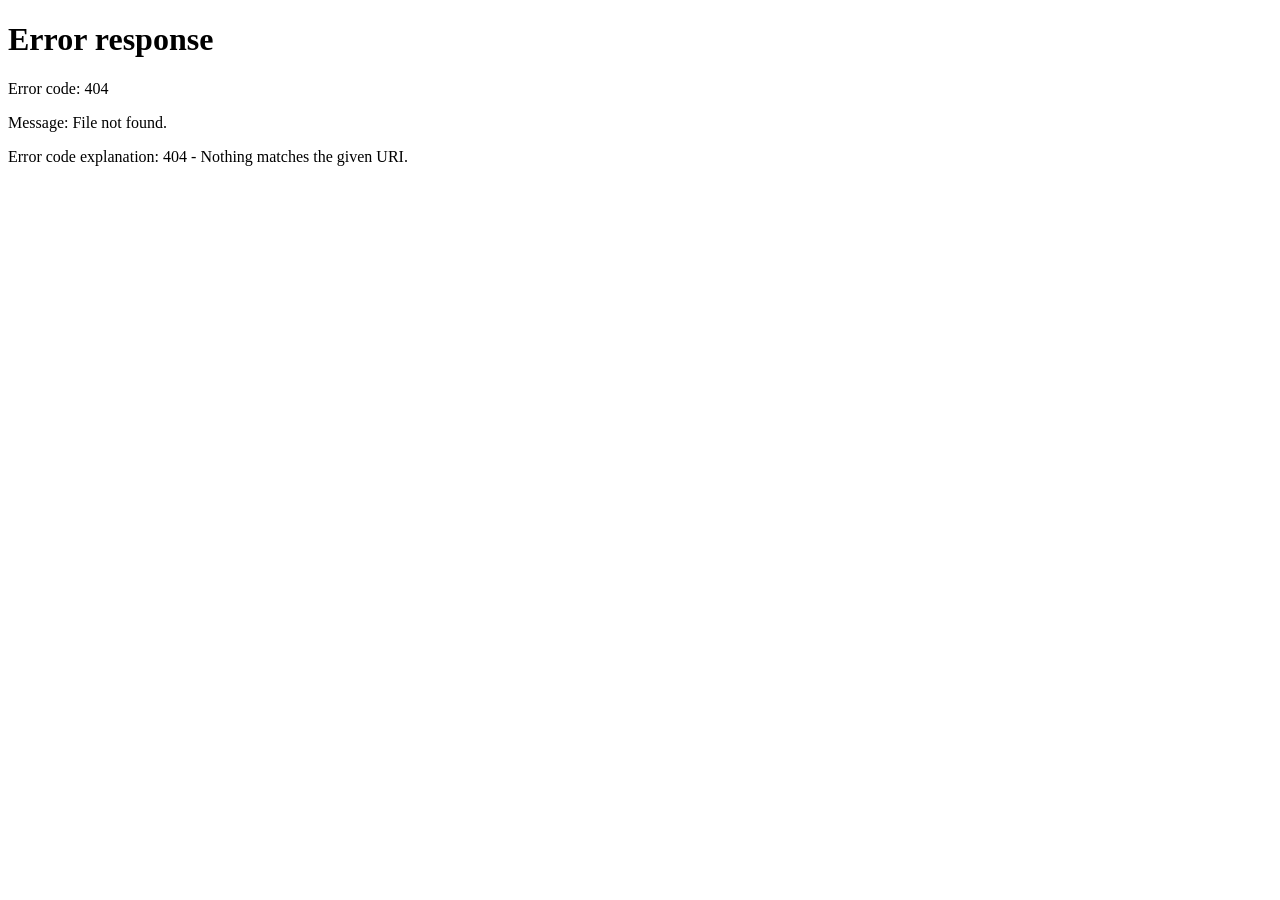
==== index.html @ 9a7228da "index.html" ====
<!DOCTYPE html>
<html lang="zh-CN">
<head>
    <meta charset="UTF-8">
    <meta name="viewport" content="width=device-width, initial-scale=1.0">
    <title>DIY傩面具/服饰 - 傩舞非遗文化</title>
    <style>
        /* 全局样式重置+基础变量（统一使用项目通用色值） */
        * {
            margin: 0;
            padding: 0;
            box-sizing: border-box;
            font-family: "思源宋体", "Microsoft YaHei", "PingFang SC", serif;
        }
        :root {
            /* 统一复用项目核心配色（和index/login/works页面完全一致） */
            --coconut-main: #883A24;
            --coconut-deep: #5C2818;
            --coconut-dark: #3D1A10;
            --warm-sand-gold: #E6C088;
            --soft-cream: #F8F0E3;
            --coconut-light: #A05236;
            --deep-brown-bg: #2D140B;
            
            --shadow: 0 4px 12px rgba(0,0,0,0.15);
            --glass: rgba(255,255,255,0.08);
            --border: 2px solid var(--warm-sand-gold);
        }

        /* 页面背景：和主页面完全一致的渐变+背景图 */
        body {
            background: linear-gradient(180deg, rgba(61, 26, 16, 0.9), rgba(136, 58, 36, 0.85), rgba(107, 53, 32, 0.9)),
                        url("https://hertige-nuowu.oss-cn-hangzhou.aliyuncs.com/splash-bg.jpg");
            background-size: cover;
            background-position: center;
            background-attachment: fixed;
            color: var(--soft-cream);
            min-height: 100vh;
            padding-bottom: 40px;
        }

        /* 头部导航：和其他页面统一样式 */
        header {
            padding: 1.5rem 5%;
            display: flex;
            justify-content: space-between;
            align-items: center;
            border-bottom: 1px solid rgba(230, 192, 136, 0.3);
            background: rgba(45, 20, 11, 0.9);
            backdrop-filter: blur(8px);
            position: sticky;
            top: 0;
            z-index: 100;
            box-shadow: var(--shadow);
        }
        .logo {
            display: flex;
            align-items: center;
            gap: 0.8rem;
        }
        .logo-icon {
            width: 36px;
            height: 36px;
            background: var(--warm-sand-gold);
            border-radius: 8px;
            display: flex;
            align-items: center;
            justify-content: center;
            color: var(--coconut-deep);
            font-weight: bold;
        }
        .logo-text {
            font-size: 1.8rem;
            color: var(--warm-sand-gold);
            font-weight: 600;
            letter-spacing: 0.2rem;
        }
        .nav-links {
            display: flex;
            gap: 2rem;
        }
        .nav-links a {
            color: var(--soft-cream);
            text-decoration: none;
            font-size: 1rem;
            transition: color 0.3s ease;
            padding: 0.4rem 0;
            border-bottom: 2px solid transparent;
        }
        .nav-links a:hover, .nav-links a.active {
            color: var(--warm-sand-gold);
            border-bottom: 2px solid var(--warm-sand-gold);
        }

        /* 主标题：匹配项目风格 */
        .page-title {
            text-align: center;
            margin: 2rem 0;
            font-size: 2.2rem;
            color: var(--warm-sand-gold);
            font-weight: 700;
            letter-spacing: 2px;
        }

        /* 核心DIY容器：响应式布局 */
        .diy-container {
            max-width: 1400px;
            margin: 0 auto;
            padding: 0 5%;
            display: grid;
            grid-template-columns: 1fr 380px;
            gap: 2rem;
            align-items: start;
        }

        /* 画布区域 */
        .canvas-wrapper {
            background: #FFFFFF;
            border-radius: 16px;
            box-shadow: var(--shadow);
            overflow: hidden;
            transition: transform 0.3s ease;
        }
        .canvas-wrapper:hover {
            transform: translateY(-2px);
        }
        #canvas {
            width: 100%;
            height: 650px;
            display: block;
        }

        /* 工具面板：匹配项目磨砂玻璃+金色边框风格 */
        .tool-panel {
            background: rgba(92, 40, 24, 0.7);
            backdrop-filter: blur(8px);
            border-radius: 16px;
            border: var(--border);
            padding: 1.8rem;
            box-shadow: var(--shadow);
        }
        .tool-section {
            margin-bottom: 2rem;
            padding-bottom: 1.5rem;
            border-bottom: 1px solid rgba(230, 192, 136, 0.3);
        }
        .tool-section:last-child {
            margin-bottom: 0;
            padding-bottom: 0;
            border-bottom: none;
        }
        .tool-title {
            color: var(--warm-sand-gold);
            font-size: 1.2rem;
            margin-bottom: 1rem;
            display: flex;
            align-items: center;
            gap: 0.5rem;
        }
        .tool-title i {
            font-size: 1rem;
        }

        /* 颜色选择器 */
        .color-selector {
            display: flex;
            flex-wrap: wrap;
            gap: 0.8rem;
            margin-bottom: 1rem;
        }
        .color-item {
            width: 42px;
            height: 42px;
            border-radius: 50%;
            cursor: pointer;
            border: 3px solid transparent;
            transition: transform 0.2s ease;
        }
        .color-item:hover {
            transform: scale(1.1);
        }
        .color-item.active {
            border-color: var(--warm-sand-gold);
            box-shadow: 0 0 0 2px rgba(230, 192, 136, 0.5);
        }

        /* 画笔大小调节 */
        .brush-size {
            width: 100%;
            margin: 1rem 0;
        }
        .brush-size input {
            width: 100%;
            accent-color: var(--warm-sand-gold);
        }
        .brush-size-label {
            display: flex;
            justify-content: space-between;
            font-size: 0.9rem;
            color: var(--soft-cream);
            margin-top: 0.5rem;
        }

        /* 按钮样式：统一使用项目按钮风格 */
        .btn {
            width: 100%;
            padding: 0.9rem 0;
            background: linear-gradient(135deg, var(--coconut-deep), var(--coconut-dark));
            border: var(--border);
            color: var(--warm-sand-gold);
            border-radius: 10px;
            cursor: pointer;
            font-size: 1rem;
            transition: all 0.3s ease;
            margin-bottom: 0.8rem;
        }
        .btn:hover {
            background: var(--warm-sand-gold);
            color: var(--coconut-dark);
            transform: translateY(-2px);
        }
        .btn:active {
            transform: translateY(0);
        }
        .btn-template {
            background: linear-gradient(135deg, var(--coconut-main), var(--coconut-deep));
        }

        /* 上传区域 */
        .upload-area {
            width: 100%;
            padding: 1rem;
            border: 2px dashed var(--warm-sand-gold);
            border-radius: 10px;
            text-align: center;
            cursor: pointer;
            transition: all 0.3s ease;
            margin-top: 1rem;
        }
        .upload-area:hover {
            background: rgba(230, 192, 136, 0.1);
        }
        .upload-area input {
            display: none;
        }
        .upload-text {
            font-size: 0.95rem;
            color: var(--soft-cream);
        }

        /* 副导航栏样式 */
        .sub-nav {
            background: rgba(92, 40, 24, 0.95);
            backdrop-filter: blur(8px);
            border-bottom: 1px solid rgba(230, 192, 136, 0.3);
            padding: 0.8rem 5%;
            position: sticky;
            top: 70px;
            z-index: 90;
            box-shadow: var(--shadow);
        }
        .sub-nav-content {
            max-width: 1400px;
            margin: 0 auto;
            display: flex;
            gap: 2rem;
        }
        .sub-nav-item {
            color: var(--soft-cream);
            text-decoration: none;
            font-size: 1rem;
            padding: 0.5rem 1rem;
            border-radius: 20px;
            transition: all 0.3s ease;
        }
        .sub-nav-item:hover, .sub-nav-item.active {
            color: var(--coconut-dark);
            background: var(--warm-sand-gold);
        }

        /* 服饰装饰板块 */
        .decoration-section {
            max-width: 1400px;
            margin: 3rem auto;
            padding: 0 5%;
        }
        .section-title {
            text-align: center;
            font-size: 1.8rem;
            color: var(--warm-sand-gold);
            margin-bottom: 2rem;
            font-weight: 600;
        }
        .decoration-grid {
            display: grid;
            grid-template-columns: repeat(auto-fit, minmax(300px, 1fr));
            gap: 2rem;
        }
        .decoration-item {
            background: rgba(92, 40, 24, 0.7);
            backdrop-filter: blur(8px);
            border: var(--border);
            border-radius: 16px;
            padding: 1.5rem;
            transition: transform 0.3s ease;
            text-align: center;
        }
        .decoration-item:hover {
            transform: translateY(-5px);
            box-shadow: 0 8px 20px rgba(0,0,0,0.2);
        }
        .decoration-icon {
            font-size: 3rem;
            color: var(--warm-sand-gold);
            margin-bottom: 1rem;
        }
        .decoration-name {
            font-size: 1.2rem;
            color: var(--warm-sand-gold);
            margin-bottom: 0.8rem;
            font-weight: 600;
        }
        .decoration-description {
            color: var(--soft-cream);
            line-height: 1.6;
            margin-bottom: 1.5rem;
        }
        .apply-btn {
            padding: 0.7rem 1.5rem;
            background: linear-gradient(135deg, var(--coconut-deep), var(--coconut-dark));
            border: var(--border);
            color: var(--warm-sand-gold);
            border-radius: 25px;
            cursor: pointer;
            font-size: 0.9rem;
            transition: all 0.3s ease;
            text-decoration: none;
            display: inline-block;
        }
        .apply-btn:hover {
            background: var(--warm-sand-gold);
            color: var(--coconut-dark);
            transform: translateY(-2px);
        }

        /* AI生成板块 */
        .ai-section {
            max-width: 1400px;
            margin: 3rem auto;
            padding: 0 5%;
        }
        .ai-container {
            background: rgba(92, 40, 24, 0.7);
            backdrop-filter: blur(8px);
            border: var(--border);
            border-radius: 16px;
            padding: 2rem;
        }
        .ai-form {
            display: flex;
            flex-direction: column;
            gap: 1.5rem;
        }
        .ai-prompt {
            width: 100%;
            padding: 1rem;
            background: rgba(255, 255, 255, 0.1);
            border: 2px solid var(--warm-sand-gold);
            border-radius: 10px;
            color: var(--soft-cream);
            font-size: 1rem;
            resize: vertical;
            min-height: 120px;
        }
        .ai-prompt::placeholder {
            color: rgba(230, 192, 136, 0.7);
        }
        .ai-options {
            display: flex;
            flex-wrap: wrap;
            gap: 1rem;
        }
        .ai-option {
            padding: 0.5rem 1rem;
            background: rgba(255, 255, 255, 0.1);
            border: 2px solid var(--warm-sand-gold);
            border-radius: 20px;
            color: var(--soft-cream);
            cursor: pointer;
            transition: all 0.3s ease;
        }
        .ai-option:hover, .ai-option.active {
            background: var(--warm-sand-gold);
            color: var(--coconut-dark);
        }
        .ai-result {
            margin-top: 2rem;
            text-align: center;
        }
        .ai-result img {
            max-width: 100%;
            max-height: 500px;
            border-radius: 10px;
            border: 2px solid var(--warm-sand-gold);
        }
        .ai-loading {
            display: none;
            text-align: center;
            padding: 2rem;
        }
        .ai-loading i {
            font-size: 3rem;
            color: var(--warm-sand-gold);
            animation: spin 2s linear infinite;
        }
        @keyframes spin {
            0% { transform: rotate(0deg); }
            100% { transform: rotate(360deg); }
        }

        /* 响应式适配 */
        @media (max-width: 992px) {
            .diy-container {
                grid-template-columns: 1fr;
            }
            #canvas {
                height: 500px;
            }
            .page-title {
                font-size: 1.8rem;
            }
            .sub-nav-content {
                gap: 1rem;
                justify-content: center;
            }
        }
        @media (max-width: 576px) {
            #canvas {
                height: 400px;
            }
            .nav-links {
                gap: 1rem;
                flex-wrap: wrap;
                justify-content: center;
            }
            .logo-text {
                font-size: 1.2rem;
            }
            .tool-panel {
                padding: 1.2rem;
            }
            header {
                padding: 1rem 5%;
            }
            .sub-nav {
                top: 90px;
            }
            .sub-nav-content {
                flex-wrap: wrap;
            }
        }
    </style>
    <link rel="stylesheet" href="https://cdn.bootcdn.net/ajax/libs/font-awesome/6.4.0/css/all.min.css">
</head>
<body>
    <!-- 头部导航（和其他页面统一跳转链接） -->
    <header>
        <div class="logo">
            <div class="logo-icon">傩</div>
            <div class="logo-text">傩舞文化</div>
        </div>
        <nav class="nav-links">
            <a href="index.html">首页</a>
            <a href="diy.html" class="active">DIY设计</a>
            <a href="index.html#intro">文化介绍</a>
            <a href="works.html">作品展示</a>
            <a href="works.html">个人中心</a>
        </nav>
    </header>
    
    <!-- 副导航栏 -->
    <div class="sub-nav">
        <div class="sub-nav-content">
            <a href="#diy" class="sub-nav-item active">DIY创作</a>
            <a href="#decoration" class="sub-nav-item">服饰装饰</a>
            <a href="#ai" class="sub-nav-item">AI生成</a>
        </div>
    </div>

    <!-- 页面标题 -->
    <h1 class="page-title">非遗傩面具 / 服饰 自由创作</h1>

    <!-- 核心DIY区域 -->
    <div id="diy" class="diy-container">
        <!-- 画布区域 -->
        <div class="canvas-wrapper">
            <canvas id="canvas" width="1200" height="650"></canvas>
        </div>

        <!-- 工具面板 -->
        <div class="tool-panel">
            <!-- 1. 画笔设置 -->
            <div class="tool-section">
                <h3 class="tool-title"><i class="fas fa-paint-brush"></i> 画笔设置</h3>
                <!-- 颜色选择 -->
                <div class="color-selector">
                    <div class="color-item active" style="background: #3D1A10;" data-color="#3D1A10"></div>
                    <div class="color-item" style="background: #883A24;" data-color="#883A24"></div>
                    <div class="color-item" style="background: #E6C088;" data-color="#E6C088"></div>
                    <div class="color-item" style="background: #F8F0E3;" data-color="#F8F0E3"></div>
                    <div class="color-item" style="background: #FF0000;" data-color="#FF0000"></div>
                    <div class="color-item" style="background: #FFFF00;" data-color="#FFFF00"></div>
                    <div class="color-item" style="background: #0000FF;" data-color="#0000FF"></div>
                </div>
                <!-- 画笔大小 -->
                <div class="brush-size">
                    <input type="range" id="brushSize" min="1" max="30" value="5">
                    <div class="brush-size-label">
                        <span>画笔大小：1px</span>
                        <span id="brushSizeValue">5px</span>
                    </div>
                </div>
                <!-- 撤销按钮 -->
                <button class="btn" id="undoBtn"><i class="fas fa-undo"></i> 撤销上一步</button>
            </div>

            <!-- 2. 模板选择 -->
            <div class="tool-section">
                <h3 class="tool-title"><i class="fas fa-mask"></i> 模板选择</h3>
                <button class="btn btn-template" id="drawMask"><i class="fas fa-theater-masks"></i> 绘制傩面具模板</button>
                <button class="btn btn-template" id="drawClothes"><i class="fas fa-shirt"></i> 绘制服饰模板</button>
            </div>

            <!-- 3. 操作按钮 -->
            <div class="tool-section">
                <h3 class="tool-title"><i class="fas fa-cogs"></i> 作品操作</h3>
                <button class="btn" id="clearCanvas"><i class="fas fa-trash"></i> 清空画布</button>
                <button class="btn" id="saveCanvas"><i class="fas fa-save"></i> 保存作品</button>
            </div>

            <!-- 4. 自定义上传 -->
            <div class="tool-section">
                <h3 class="tool-title"><i class="fas fa-upload"></i> 自定义模板</h3>
                <label class="upload-area">
                    <input type="file" id="uploadTemplate" accept=".png,.jpg,.jpeg,.svg">
                    <div class="upload-text">
                        <i class="fas fa-cloud-upload"></i> 点击上传自定义模板<br>
                        <small>支持PNG/JPG/SVG格式</small>
                    </div>
                </label>
            </div>
        </div>
    </div>
    
    <!-- 服饰装饰板块 -->
    <div id="decoration" class="decoration-section">
        <h2 class="section-title">服饰装饰元素</h2>
        <div class="decoration-grid">
            <div class="decoration-item">
                <div class="decoration-icon"><i class="fas fa-crown"></i></div>
                <h3 class="decoration-name">传统头饰</h3>
                <p class="decoration-description">傩舞传统头饰，采用金色和红色为主色调，象征吉祥和威严，适合各种傩舞角色。</p>
                <button class="apply-btn" onclick="applyDecoration('headwear')">应用到画布</button>
            </div>
            <div class="decoration-item">
                <div class="decoration-icon"><i class="fas fa-mask"></i></div>
                <h3 class="decoration-name">傩面具</h3>
                <p class="decoration-description">经典傩面具元素，包含多种表情和风格，可根据角色需要选择不同的面具样式。</p>
                <button class="apply-btn" onclick="applyDecoration('mask')">应用到画布</button>
            </div>
            <div class="decoration-item">
                <div class="decoration-icon"><i class="fas fa-shirt"></i></div>
                <h3 class="decoration-name">传统服饰</h3>
                <p class="decoration-description">傩舞传统服饰，色彩鲜艳，图案精美，体现了中国传统文化的独特魅力。</p>
                <button class="apply-btn" onclick="applyDecoration('clothes')">应用到画布</button>
            </div>
            <div class="decoration-item">
                <div class="decoration-icon"><i class="fas fa-gem"></i></div>
                <h3 class="decoration-name">装饰图案</h3>
                <p class="decoration-description">传统装饰图案，包括云纹、花纹等，可用于服饰和面具的装饰，增添艺术感。</p>
                <button class="apply-btn" onclick="applyDecoration('patterns')">应用到画布</button>
            </div>
            <div class="decoration-item">
                <div class="decoration-icon"><i class="fas fa-shoe-prints"></i></div>
                <h3 class="decoration-name">传统鞋履</h3>
                <p class="decoration-description">傩舞传统鞋履，设计独特，与整体服饰搭配协调，体现传统工艺之美。</p>
                <button class="apply-btn" onclick="applyDecoration('shoes')">应用到画布</button>
            </div>
            <div class="decoration-item">
                <div class="decoration-icon"><i class="fas fa-ring"></i></div>
                <h3 class="decoration-name">配饰挂件</h3>
                <p class="decoration-description">各种传统配饰和挂件，如项链、手镯等，为傩舞服饰增添细节和层次感。</p>
                <button class="apply-btn" onclick="applyDecoration('accessories')">应用到画布</button>
            </div>
        </div>
    </div>
    
    <!-- AI生成板块 -->
    <div id="ai" class="ai-section">
        <h2 class="section-title">AI傩舞元素生成</h2>
        <div class="ai-container">
            <form class="ai-form" onsubmit="generateAIArt(event)">
                <textarea class="ai-prompt" placeholder="请输入描述，例如：传统傩面具，金色装饰，红色背景，神秘风格"></textarea>
                <div class="ai-options">
                    <div class="ai-option" onclick="toggleOption(this)">傩面具</div>
                    <div class="ai-option" onclick="toggleOption(this)">服饰</div>
                    <div class="ai-option" onclick="toggleOption(this)">传统风格</div>
                    <div class="ai-option" onclick="toggleOption(this)">现代风格</div>
                </div>
                <button type="submit" class="btn">
                    <i class="fas fa-magic"></i> 生成AI作品
                </button>
            </form>
            <div class="ai-loading" id="aiLoading">
                <i class="fas fa-spinner"></i>
                <p>AI正在创作中，请稍候...</p>
            </div>
            <div class="ai-result" id="aiResult">
                <!-- AI生成的结果将显示在这里 -->
            </div>
        </div>
    </div>

    <script>
        // ========== 登录校验（和works.html保持一致） ==========
        window.addEventListener('load', () => {
            const user = JSON.parse(localStorage.getItem('nuowu_user'));
            if (!user) {
                alert('请先登录后再进行DIY创作！');
                window.location.href = 'login.html';
                return;
            }
            initCanvas();
            bindEvents();
        });

        // ========== 核心画布功能 ==========
        const canvas = document.getElementById('canvas');
        const ctx = canvas.getContext('2d');
        let isDrawing = false;
        let currentColor = '#3D1A10';
        let brushSize = 5;
        let drawingHistory = []; // 绘制历史（用于撤销）
        let historyIndex = -1;

        // 初始化画布背景
        function initCanvas() {
            ctx.fillStyle = '#FFFFFF';
            ctx.fillRect(0, 0, canvas.width, canvas.height);
            saveHistory(); // 保存初始状态
        }

        // 保存绘制历史
        function saveHistory() {
            if (historyIndex < drawingHistory.length - 1) {
                drawingHistory = drawingHistory.slice(0, historyIndex + 1);
            }
            drawingHistory.push(canvas.toDataURL());
            historyIndex = drawingHistory.length - 1;
        }

        // 撤销功能
        function undoDrawing() {
            if (historyIndex > 0) {
                historyIndex--;
                const img = new Image();
                img.src = drawingHistory[historyIndex];
                img.onload = () => {
                    ctx.clearRect(0, 0, canvas.width, canvas.height);
                    ctx.drawImage(img, 0, 0);
                };
            } else {
                alert('已经到最开始的状态啦～');
            }
        }

        // ========== 绘制逻辑（兼容鼠标+触摸） ==========
        function getCanvasPos(e) {
            const rect = canvas.getBoundingClientRect();
            let x, y;
            if (e.type.includes('touch')) {
                x = e.touches[0].clientX - rect.left;
                y = e.touches[0].clientY - rect.top;
            } else {
                x = e.clientX - rect.left;
                y = e.clientY - rect.top;
            }
            // 适配画布缩放比例
            const scaleX = canvas.width / rect.width;
            const scaleY = canvas.height / rect.height;
            return {
                x: x * scaleX,
                y: y * scaleY
            };
        }

        function startDraw(e) {
            isDrawing = true;
            const { x, y } = getCanvasPos(e);
            ctx.beginPath();
            ctx.moveTo(x, y);
            ctx.lineCap = 'round';
            ctx.lineJoin = 'round';
            ctx.strokeStyle = currentColor;
            ctx.lineWidth = brushSize;
            e.preventDefault();
        }

        function draw(e) {
            if (!isDrawing) return;
            const { x, y } = getCanvasPos(e);
            ctx.lineTo(x, y);
            ctx.stroke();
            e.preventDefault();
        }

        function endDraw() {
            if (isDrawing) {
                isDrawing = false;
                saveHistory(); // 绘制完成后保存历史
            }
        }

        // ========== 模板绘制 ==========
        // 绘制傩面具模板
        function drawMaskTemplate() {
            ctx.fillStyle = '#FFFFFF';
            ctx.fillRect(0, 0, canvas.width, canvas.height);
            
            // 绘制傩面具轮廓（非遗风格）
            ctx.strokeStyle = '#3D1A10';
            ctx.lineWidth = 3;
            ctx.beginPath();
            // 面具外轮廓
            ctx.arc(canvas.width/2, canvas.height/2 - 50, 150, 0, Math.PI * 2);
            // 眼睛
            ctx.arc(canvas.width/2 - 60, canvas.height/2 - 60, 25, 0, Math.PI * 2);
            ctx.arc(canvas.width/2 + 60, canvas.height/2 - 60, 25, 0, Math.PI * 2);
            // 鼻子
            ctx.moveTo(canvas.width/2, canvas.height/2 - 30);
            ctx.lineTo(canvas.width/2 - 30, canvas.height/2 + 20);
            ctx.lineTo(canvas.width/2 + 30, canvas.height/2 + 20);
            ctx.closePath();
            // 嘴巴
            ctx.arc(canvas.width/2, canvas.height/2 + 40, 40, 0, Math.PI);
            ctx.stroke();
            
            saveHistory();
        }

        // 绘制服饰模板
        function drawClothesTemplate() {
            ctx.fillStyle = '#FFFFFF';
            ctx.fillRect(0, 0, canvas.width, canvas.height);
            
            // 绘制傩舞服饰轮廓
            ctx.strokeStyle = '#3D1A10';
            ctx.lineWidth = 3;
            ctx.beginPath();
            // 上衣
            ctx.rect(canvas.width/2 - 120, canvas.height/2 - 80, 240, 200);
            // 领口
            ctx.moveTo(canvas.width/2 - 40, canvas.height/2 - 80);
            ctx.lineTo(canvas.width/2, canvas.height/2 - 40);
            ctx.lineTo(canvas.width/2 + 40, canvas.height/2 - 80);
            // 袖子
            ctx.rect(canvas.width/2 - 120, canvas.height/2 - 80, 60, 120);
            ctx.rect(canvas.width/2 + 60, canvas.height/2 - 80, 60, 120);
            // 下摆装饰
            ctx.moveTo(canvas.width/2 - 120, canvas.height/2 + 120);
            ctx.lineTo(canvas.width/2 - 80, canvas.height/2 + 140);
            ctx.lineTo(canvas.width/2 - 40, canvas.height/2 + 120);
            ctx.lineTo(canvas.width/2, canvas.height/2 + 140);
            ctx.lineTo(canvas.width/2 + 40, canvas.height/2 + 120);
            ctx.lineTo(canvas.width/2 + 80, canvas.height/2 + 140);
            ctx.lineTo(canvas.width/2 + 120, canvas.height/2 + 120);
            ctx.stroke();
            
            saveHistory();
        }

        // ========== 作品保存（关联用户，同步到works.html） ==========
        function saveCanvasAsImage() {
            const user = JSON.parse(localStorage.getItem('nuowu_user'));
            if (!user) return;

            // 生成作品信息
            const workData = {
                username: user.username,
                img: canvas.toDataURL('image/png'),
                time: new Date().toLocaleString('zh-CN'),
                id: Date.now()
            };

            // 读取现有作品并追加新作品
            const allWorks = JSON.parse(localStorage.getItem('nuowu_works')) || [];
            allWorks.push(workData);
            localStorage.setItem('nuowu_works', JSON.stringify(allWorks));

            // 下载图片+提示
            const link = document.createElement('a');
            link.download = `傩舞DIY作品_${new Date().getTime()}.png`;
            link.href = canvas.toDataURL('image/png');
            link.click();
            
            alert('作品保存成功！可在「个人中心/作品展示」查看');
        }

        // ========== 上传自定义模板 ==========
        function handleUpload(e) {
            const file = e.target.files[0];
            if (!file) return;
            
            const reader = new FileReader();
            reader.onload = function(event) {
                const img = new Image();
                img.onload = function() {
                    // 清空画布并绘制上传的图片（居中显示）
                    ctx.fillStyle = '#FFFFFF';
                    ctx.fillRect(0, 0, canvas.width, canvas.height);
                    const scale = Math.min(canvas.width / img.width, canvas.height / img.height, 1);
                    const x = (canvas.width - img.width * scale) / 2;
                    const y = (canvas.height - img.height * scale) / 2;
                    ctx.drawImage(img, x, y, img.width * scale, img.height * scale);
                    saveHistory(); // 保存上传模板的状态
                };
                img.src = event.target.result;
            };
            reader.readAsDataURL(file);
        }

        // ========== 绑定所有事件 ==========
        function bindEvents() {
            // 画布绘制事件（鼠标+触摸）
            canvas.addEventListener('mousedown', startDraw);
            canvas.addEventListener('mousemove', draw);
            canvas.addEventListener('mouseup', endDraw);
            canvas.addEventListener('mouseleave', endDraw);
            
            canvas.addEventListener('touchstart', startDraw);
            canvas.addEventListener('touchmove', draw);
            canvas.addEventListener('touchend', endDraw);

            // 颜色选择
            document.querySelectorAll('.color-item').forEach(item => {
                item.addEventListener('click', function() {
                    document.querySelectorAll('.color-item').forEach(i => i.classList.remove('active'));
                    this.classList.add('active');
                    currentColor = this.dataset.color;
                });
            });

            // 画笔大小调节
            const brushSizeInput = document.getElementById('brushSize');
            const brushSizeValue = document.getElementById('brushSizeValue');
            brushSizeInput.addEventListener('input', function() {
                brushSize = this.value;
                brushSizeValue.textContent = `${brushSize}px`;
            });

            // 功能按钮
            document.getElementById('undoBtn').addEventListener('click', undoDrawing);
            document.getElementById('drawMask').addEventListener('click', drawMaskTemplate);
            document.getElementById('drawClothes').addEventListener('click', drawClothesTemplate);
            document.getElementById('clearCanvas').addEventListener('click', function() {
                if (confirm('确定要清空画布吗？')) {
                    initCanvas();
                }
            });
            document.getElementById('saveCanvas').addEventListener('click', saveCanvasAsImage);
            
            // 上传模板
            document.getElementById('uploadTemplate').addEventListener('change', handleUpload);
            
            // 副导航栏切换
            document.querySelectorAll('.sub-nav-item').forEach(item => {
                item.addEventListener('click', function(e) {
                    e.preventDefault();
                    document.querySelectorAll('.sub-nav-item').forEach(i => i.classList.remove('active'));
                    this.classList.add('active');
                    const targetId = this.getAttribute('href').substring(1);
                    document.getElementById(targetId).scrollIntoView({ behavior: 'smooth' });
                });
            });
        }
        
        // ========== 服饰装饰元素应用 ==========
        function applyDecoration(type) {
            // 清空画布
            ctx.fillStyle = '#FFFFFF';
            ctx.fillRect(0, 0, canvas.width, canvas.height);
            
            switch(type) {
                case 'headwear':
                    drawHeadwearDecoration();
                    break;
                case 'mask':
                    drawMaskTemplate();
                    break;
                case 'clothes':
                    drawClothesTemplate();
                    break;
                case 'patterns':
                    drawPatternsDecoration();
                    break;
                case 'shoes':
                    drawShoesDecoration();
                    break;
                case 'accessories':
                    drawAccessoriesDecoration();
                    break;
            }
            saveHistory();
        }
        
        // 绘制头饰装饰
        function drawHeadwearDecoration() {
            ctx.strokeStyle = '#3D1A10';
            ctx.lineWidth = 3;
            ctx.fillStyle = '#E6C088';
            
            // 头饰基础形状
            ctx.beginPath();
            ctx.arc(canvas.width/2, canvas.height/2 - 100, 80, 0, Math.PI * 2);
            ctx.fill();
            ctx.stroke();
            
            // 装饰图案
            ctx.fillStyle = '#883A24';
            for (let i = 0; i < 8; i++) {
                const angle = (Math.PI * 2 / 8) * i;
                const x = canvas.width/2 + Math.cos(angle) * 80;
                const y = canvas.height/2 - 100 + Math.sin(angle) * 80;
                ctx.beginPath();
                ctx.arc(x, y, 15, 0, Math.PI * 2);
                ctx.fill();
            }
        }
        
        // 绘制装饰图案
        function drawPatternsDecoration() {
            ctx.strokeStyle = '#3D1A10';
            ctx.lineWidth = 2;
            ctx.fillStyle = '#E6C088';
            
            // 云纹图案
            for (let i = 0; i < 5; i++) {
                const x = 200 + i * 200;
                drawCloudPattern(x, canvas.height/2);
            }
        }
        
        function drawCloudPattern(x, y) {
            ctx.beginPath();
            ctx.arc(x, y, 50, 0, Math.PI * 2);
            ctx.arc(x + 40, y, 30, 0, Math.PI * 2);
            ctx.arc(x + 20, y - 30, 40, 0, Math.PI * 2);
            ctx.fill();
            ctx.stroke();
        }
        
        // 绘制鞋履装饰
        function drawShoesDecoration() {
            ctx.strokeStyle = '#3D1A10';
            ctx.lineWidth = 3;
            ctx.fillStyle = '#883A24';
            
            // 左侧鞋子
            ctx.beginPath();
            ctx.rect(canvas.width/2 - 150, canvas.height/2 + 100, 80, 40);
            ctx.fill();
            ctx.stroke();
            
            // 右侧鞋子
            ctx.beginPath();
            ctx.rect(canvas.width/2 + 70, canvas.height/2 + 100, 80, 40);
            ctx.fill();
            ctx.stroke();
            
            // 装饰
            ctx.fillStyle = '#E6C088';
            ctx.beginPath();
            ctx.arc(canvas.width/2 - 110, canvas.height/2 + 120, 10, 0, Math.PI * 2);
            ctx.arc(canvas.width/2 + 110, canvas.height/2 + 120, 10, 0, Math.PI * 2);
            ctx.fill();
        }
        
        // 绘制配饰装饰
        function drawAccessoriesDecoration() {
            ctx.strokeStyle = '#3D1A10';
            ctx.lineWidth = 3;
            ctx.fillStyle = '#E6C088';
            
            // 项链
            ctx.beginPath();
            ctx.arc(canvas.width/2, canvas.height/2, 100, 0, Math.PI);
            ctx.stroke();
            
            // 项链坠
            ctx.beginPath();
            ctx.arc(canvas.width/2, canvas.height/2 + 80, 20, 0, Math.PI * 2);
            ctx.fill();
            ctx.stroke();
        }
        
        // ========== AI生成功能 ==========
        function toggleOption(element) {
            element.classList.toggle('active');
        }
        
        function generateAIArt(event) {
            event.preventDefault();
            const prompt = document.querySelector('.ai-prompt').value;
            const options = Array.from(document.querySelectorAll('.ai-option.active')).map(el => el.textContent);
            
            if (!prompt) {
                alert('请输入描述提示词');
                return;
            }
            
            // 显示加载状态
            document.getElementById('aiLoading').style.display = 'block';
            document.getElementById('aiResult').innerHTML = '';
            
            // 模拟AI生成过程
            setTimeout(() => {
                document.getElementById('aiLoading').style.display = 'none';
                
                // 生成AI图片（使用示例图片）
                const aiResult = document.getElementById('aiResult');
                const img = document.createElement('img');
                
                // 根据选择的选项生成不同的图片
                if (options.includes('傩面具')) {
                    img.src = 'https://trae-api-cn.mchost.guru/api/ide/v1/text_to_image?prompt=traditional%20Chinese%20Nuo%20dance%20mask%20with%20golden%20decorations%20red%20background&image_size=square';
                } else if (options.includes('服饰')) {
                    img.src = 'https://trae-api-cn.mchost.guru/api/ide/v1/text_to_image?prompt=traditional%20Chinese%20Nuo%20dance%20costume%20colorful%20embroidery&image_size=square';
                } else {
                    img.src = 'https://trae-api-cn.mchost.guru/api/ide/v1/text_to_image?prompt=Chinese%20Nuo%20dance%20cultural%20elements%20traditional%20art&image_size=square';
                }
                
                img.alt = 'AI生成的傩舞元素';
                aiResult.appendChild(img);
                
                // 添加保存按钮
                const saveBtn = document.createElement('button');
                saveBtn.className = 'apply-btn';
                saveBtn.innerHTML = '<i class="fas fa-download"></i> 保存到画布';
                saveBtn.onclick = function() {
                    saveAIToCanvas(img.src);
                };
                aiResult.appendChild(saveBtn);
            }, 2000);
        }
        
        function saveAIToCanvas(imageSrc) {
            const img = new Image();
            img.onload = function() {
                // 清空画布并绘制AI生成的图片
                ctx.fillStyle = '#FFFFFF';
                ctx.fillRect(0, 0, canvas.width, canvas.height);
                
                const scale = Math.min(canvas.width / img.width, canvas.height / img.height, 0.8);
                const x = (canvas.width - img.width * scale) / 2;
                const y = (canvas.height - img.height * scale) / 2;
                ctx.drawImage(img, x, y, img.width * scale, img.height * scale);
                
                saveHistory();
                alert('AI作品已保存到画布！');
            };
            img.src = imageSrc;
        }
    </script>
</body>
</html>
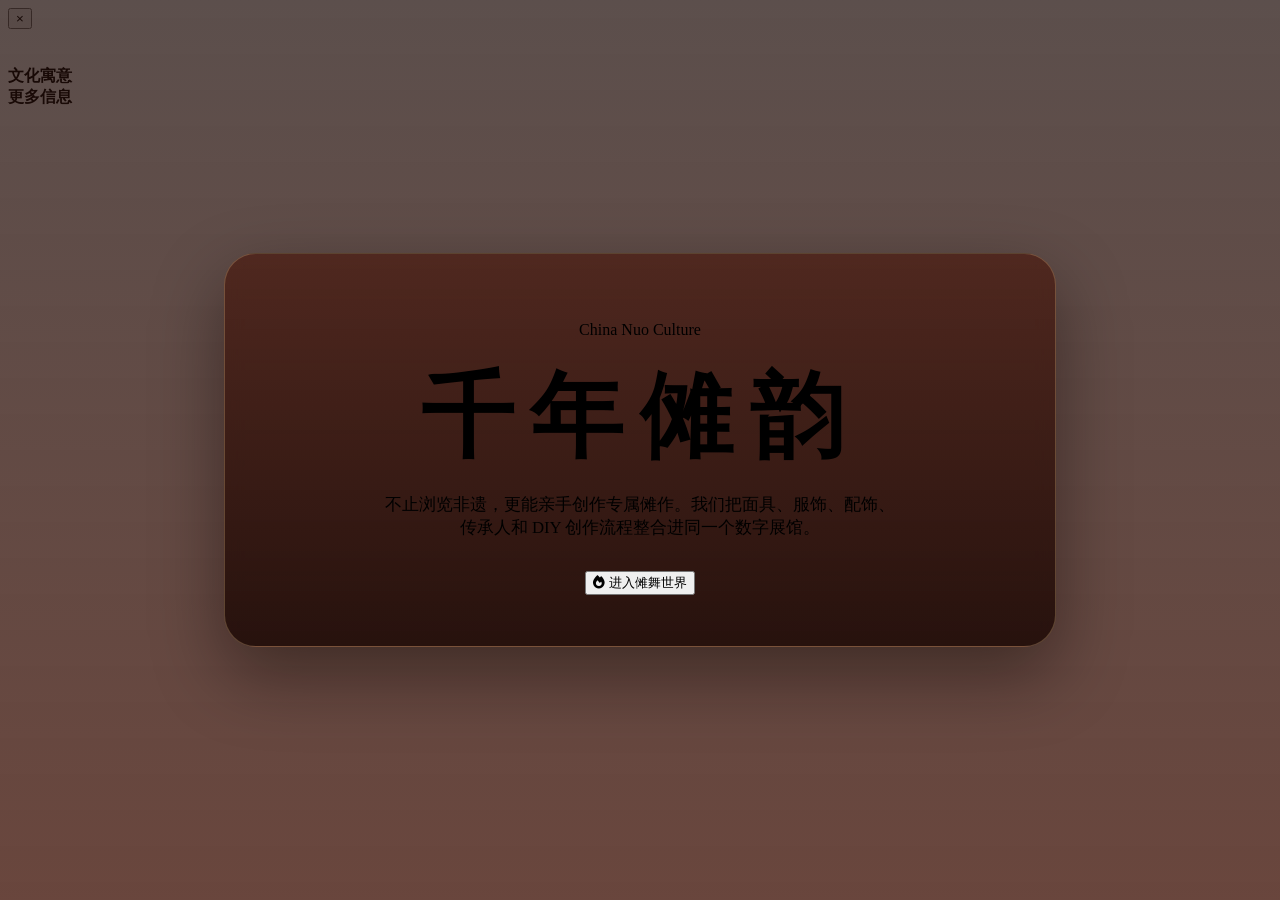
==== commit 6fbd508f: "Add files via upload" ====
--- a/index.html
+++ b/index.html
@@ -1,1075 +1,527 @@
-<!DOCTYPE html>
-<html lang="zh-CN">
-<head>
-    <meta charset="UTF-8">
-    <meta name="viewport" content="width=device-width, initial-scale=1.0">
-    <title>DIY傩面具/服饰 - 傩舞非遗文化</title>
-    <style>
-        /* 全局样式重置+基础变量（统一使用项目通用色值） */
-        * {
-            margin: 0;
-            padding: 0;
-            box-sizing: border-box;
-            font-family: "思源宋体", "Microsoft YaHei", "PingFang SC", serif;
-        }
-        :root {
-            /* 统一复用项目核心配色（和index/login/works页面完全一致） */
-            --coconut-main: #883A24;
-            --coconut-deep: #5C2818;
-            --coconut-dark: #3D1A10;
-            --warm-sand-gold: #E6C088;
-            --soft-cream: #F8F0E3;
-            --coconut-light: #A05236;
-            --deep-brown-bg: #2D140B;
-            
-            --shadow: 0 4px 12px rgba(0,0,0,0.15);
-            --glass: rgba(255,255,255,0.08);
-            --border: 2px solid var(--warm-sand-gold);
-        }
-
-        /* 页面背景：和主页面完全一致的渐变+背景图 */
-        body {
-            background: linear-gradient(180deg, rgba(61, 26, 16, 0.9), rgba(136, 58, 36, 0.85), rgba(107, 53, 32, 0.9)),
-                        url("https://hertige-nuowu.oss-cn-hangzhou.aliyuncs.com/splash-bg.jpg");
-            background-size: cover;
-            background-position: center;
-            background-attachment: fixed;
-            color: var(--soft-cream);
-            min-height: 100vh;
-            padding-bottom: 40px;
-        }
-
-        /* 头部导航：和其他页面统一样式 */
-        header {
-            padding: 1.5rem 5%;
-            display: flex;
-            justify-content: space-between;
-            align-items: center;
-            border-bottom: 1px solid rgba(230, 192, 136, 0.3);
-            background: rgba(45, 20, 11, 0.9);
-            backdrop-filter: blur(8px);
-            position: sticky;
-            top: 0;
-            z-index: 100;
-            box-shadow: var(--shadow);
-        }
-        .logo {
-            display: flex;
-            align-items: center;
-            gap: 0.8rem;
-        }
-        .logo-icon {
-            width: 36px;
-            height: 36px;
-            background: var(--warm-sand-gold);
-            border-radius: 8px;
-            display: flex;
-            align-items: center;
-            justify-content: center;
-            color: var(--coconut-deep);
-            font-weight: bold;
-        }
-        .logo-text {
-            font-size: 1.8rem;
-            color: var(--warm-sand-gold);
-            font-weight: 600;
-            letter-spacing: 0.2rem;
-        }
-        .nav-links {
-            display: flex;
-            gap: 2rem;
-        }
-        .nav-links a {
-            color: var(--soft-cream);
-            text-decoration: none;
-            font-size: 1rem;
-            transition: color 0.3s ease;
-            padding: 0.4rem 0;
-            border-bottom: 2px solid transparent;
-        }
-        .nav-links a:hover, .nav-links a.active {
-            color: var(--warm-sand-gold);
-            border-bottom: 2px solid var(--warm-sand-gold);
-        }
-
-        /* 主标题：匹配项目风格 */
-        .page-title {
-            text-align: center;
-            margin: 2rem 0;
-            font-size: 2.2rem;
-            color: var(--warm-sand-gold);
-            font-weight: 700;
-            letter-spacing: 2px;
-        }
-
-        /* 核心DIY容器：响应式布局 */
-        .diy-container {
-            max-width: 1400px;
-            margin: 0 auto;
-            padding: 0 5%;
-            display: grid;
-            grid-template-columns: 1fr 380px;
-            gap: 2rem;
-            align-items: start;
-        }
-
-        /* 画布区域 */
-        .canvas-wrapper {
-            background: #FFFFFF;
-            border-radius: 16px;
-            box-shadow: var(--shadow);
-            overflow: hidden;
-            transition: transform 0.3s ease;
-        }
-        .canvas-wrapper:hover {
-            transform: translateY(-2px);
-        }
-        #canvas {
-            width: 100%;
-            height: 650px;
-            display: block;
-        }
-
-        /* 工具面板：匹配项目磨砂玻璃+金色边框风格 */
-        .tool-panel {
-            background: rgba(92, 40, 24, 0.7);
-            backdrop-filter: blur(8px);
-            border-radius: 16px;
-            border: var(--border);
-            padding: 1.8rem;
-            box-shadow: var(--shadow);
-        }
-        .tool-section {
-            margin-bottom: 2rem;
-            padding-bottom: 1.5rem;
-            border-bottom: 1px solid rgba(230, 192, 136, 0.3);
-        }
-        .tool-section:last-child {
-            margin-bottom: 0;
-            padding-bottom: 0;
-            border-bottom: none;
-        }
-        .tool-title {
-            color: var(--warm-sand-gold);
-            font-size: 1.2rem;
-            margin-bottom: 1rem;
-            display: flex;
-            align-items: center;
-            gap: 0.5rem;
-        }
-        .tool-title i {
-            font-size: 1rem;
-        }
-
-        /* 颜色选择器 */
-        .color-selector {
-            display: flex;
-            flex-wrap: wrap;
-            gap: 0.8rem;
-            margin-bottom: 1rem;
-        }
-        .color-item {
-            width: 42px;
-            height: 42px;
-            border-radius: 50%;
-            cursor: pointer;
-            border: 3px solid transparent;
-            transition: transform 0.2s ease;
-        }
-        .color-item:hover {
-            transform: scale(1.1);
-        }
-        .color-item.active {
-            border-color: var(--warm-sand-gold);
-            box-shadow: 0 0 0 2px rgba(230, 192, 136, 0.5);
-        }
-
-        /* 画笔大小调节 */
-        .brush-size {
-            width: 100%;
-            margin: 1rem 0;
-        }
-        .brush-size input {
-            width: 100%;
-            accent-color: var(--warm-sand-gold);
-        }
-        .brush-size-label {
-            display: flex;
-            justify-content: space-between;
-            font-size: 0.9rem;
-            color: var(--soft-cream);
-            margin-top: 0.5rem;
-        }
-
-        /* 按钮样式：统一使用项目按钮风格 */
-        .btn {
-            width: 100%;
-            padding: 0.9rem 0;
-            background: linear-gradient(135deg, var(--coconut-deep), var(--coconut-dark));
-            border: var(--border);
-            color: var(--warm-sand-gold);
-            border-radius: 10px;
-            cursor: pointer;
-            font-size: 1rem;
-            transition: all 0.3s ease;
-            margin-bottom: 0.8rem;
-        }
-        .btn:hover {
-            background: var(--warm-sand-gold);
-            color: var(--coconut-dark);
-            transform: translateY(-2px);
-        }
-        .btn:active {
-            transform: translateY(0);
-        }
-        .btn-template {
-            background: linear-gradient(135deg, var(--coconut-main), var(--coconut-deep));
-        }
-
-        /* 上传区域 */
-        .upload-area {
-            width: 100%;
-            padding: 1rem;
-            border: 2px dashed var(--warm-sand-gold);
-            border-radius: 10px;
-            text-align: center;
-            cursor: pointer;
-            transition: all 0.3s ease;
-            margin-top: 1rem;
-        }
-        .upload-area:hover {
-            background: rgba(230, 192, 136, 0.1);
-        }
-        .upload-area input {
-            display: none;
-        }
-        .upload-text {
-            font-size: 0.95rem;
-            color: var(--soft-cream);
-        }
-
-        /* 副导航栏样式 */
-        .sub-nav {
-            background: rgba(92, 40, 24, 0.95);
-            backdrop-filter: blur(8px);
-            border-bottom: 1px solid rgba(230, 192, 136, 0.3);
-            padding: 0.8rem 5%;
-            position: sticky;
-            top: 70px;
-            z-index: 90;
-            box-shadow: var(--shadow);
-        }
-        .sub-nav-content {
-            max-width: 1400px;
-            margin: 0 auto;
-            display: flex;
-            gap: 2rem;
-        }
-        .sub-nav-item {
-            color: var(--soft-cream);
-            text-decoration: none;
-            font-size: 1rem;
-            padding: 0.5rem 1rem;
-            border-radius: 20px;
-            transition: all 0.3s ease;
-        }
-        .sub-nav-item:hover, .sub-nav-item.active {
-            color: var(--coconut-dark);
-            background: var(--warm-sand-gold);
-        }
-
-        /* 服饰装饰板块 */
-        .decoration-section {
-            max-width: 1400px;
-            margin: 3rem auto;
-            padding: 0 5%;
-        }
-        .section-title {
-            text-align: center;
-            font-size: 1.8rem;
-            color: var(--warm-sand-gold);
-            margin-bottom: 2rem;
-            font-weight: 600;
-        }
-        .decoration-grid {
-            display: grid;
-            grid-template-columns: repeat(auto-fit, minmax(300px, 1fr));
-            gap: 2rem;
-        }
-        .decoration-item {
-            background: rgba(92, 40, 24, 0.7);
-            backdrop-filter: blur(8px);
-            border: var(--border);
-            border-radius: 16px;
-            padding: 1.5rem;
-            transition: transform 0.3s ease;
-            text-align: center;
-        }
-        .decoration-item:hover {
-            transform: translateY(-5px);
-            box-shadow: 0 8px 20px rgba(0,0,0,0.2);
-        }
-        .decoration-icon {
-            font-size: 3rem;
-            color: var(--warm-sand-gold);
-            margin-bottom: 1rem;
-        }
-        .decoration-name {
-            font-size: 1.2rem;
-            color: var(--warm-sand-gold);
-            margin-bottom: 0.8rem;
-            font-weight: 600;
-        }
-        .decoration-description {
-            color: var(--soft-cream);
-            line-height: 1.6;
-            margin-bottom: 1.5rem;
-        }
-        .apply-btn {
-            padding: 0.7rem 1.5rem;
-            background: linear-gradient(135deg, var(--coconut-deep), var(--coconut-dark));
-            border: var(--border);
-            color: var(--warm-sand-gold);
-            border-radius: 25px;
-            cursor: pointer;
-            font-size: 0.9rem;
-            transition: all 0.3s ease;
-            text-decoration: none;
-            display: inline-block;
-        }
-        .apply-btn:hover {
-            background: var(--warm-sand-gold);
-            color: var(--coconut-dark);
-            transform: translateY(-2px);
-        }
-
-        /* AI生成板块 */
-        .ai-section {
-            max-width: 1400px;
-            margin: 3rem auto;
-            padding: 0 5%;
-        }
-        .ai-container {
-            background: rgba(92, 40, 24, 0.7);
-            backdrop-filter: blur(8px);
-            border: var(--border);
-            border-radius: 16px;
-            padding: 2rem;
-        }
-        .ai-form {
-            display: flex;
-            flex-direction: column;
-            gap: 1.5rem;
-        }
-        .ai-prompt {
-            width: 100%;
-            padding: 1rem;
-            background: rgba(255, 255, 255, 0.1);
-            border: 2px solid var(--warm-sand-gold);
-            border-radius: 10px;
-            color: var(--soft-cream);
-            font-size: 1rem;
-            resize: vertical;
-            min-height: 120px;
-        }
-        .ai-prompt::placeholder {
-            color: rgba(230, 192, 136, 0.7);
-        }
-        .ai-options {
-            display: flex;
-            flex-wrap: wrap;
-            gap: 1rem;
-        }
-        .ai-option {
-            padding: 0.5rem 1rem;
-            background: rgba(255, 255, 255, 0.1);
-            border: 2px solid var(--warm-sand-gold);
-            border-radius: 20px;
-            color: var(--soft-cream);
-            cursor: pointer;
-            transition: all 0.3s ease;
-        }
-        .ai-option:hover, .ai-option.active {
-            background: var(--warm-sand-gold);
-            color: var(--coconut-dark);
-        }
-        .ai-result {
-            margin-top: 2rem;
-            text-align: center;
-        }
-        .ai-result img {
-            max-width: 100%;
-            max-height: 500px;
-            border-radius: 10px;
-            border: 2px solid var(--warm-sand-gold);
-        }
-        .ai-loading {
-            display: none;
-            text-align: center;
-            padding: 2rem;
-        }
-        .ai-loading i {
-            font-size: 3rem;
-            color: var(--warm-sand-gold);
-            animation: spin 2s linear infinite;
-        }
-        @keyframes spin {
-            0% { transform: rotate(0deg); }
-            100% { transform: rotate(360deg); }
-        }
-
-        /* 响应式适配 */
-        @media (max-width: 992px) {
-            .diy-container {
-                grid-template-columns: 1fr;
-            }
-            #canvas {
-                height: 500px;
-            }
-            .page-title {
-                font-size: 1.8rem;
-            }
-            .sub-nav-content {
-                gap: 1rem;
-                justify-content: center;
-            }
-        }
-        @media (max-width: 576px) {
-            #canvas {
-                height: 400px;
-            }
-            .nav-links {
-                gap: 1rem;
-                flex-wrap: wrap;
-                justify-content: center;
-            }
-            .logo-text {
-                font-size: 1.2rem;
-            }
-            .tool-panel {
-                padding: 1.2rem;
-            }
-            header {
-                padding: 1rem 5%;
-            }
-            .sub-nav {
-                top: 90px;
-            }
-            .sub-nav-content {
-                flex-wrap: wrap;
-            }
-        }
-    </style>
-    <link rel="stylesheet" href="https://cdn.bootcdn.net/ajax/libs/font-awesome/6.4.0/css/all.min.css">
-</head>
-<body>
-    <!-- 头部导航（和其他页面统一跳转链接） -->
-    <header>
-        <div class="logo">
-            <div class="logo-icon">傩</div>
-            <div class="logo-text">傩舞文化</div>
-        </div>
-        <nav class="nav-links">
-            <a href="index.html">首页</a>
-            <a href="diy.html" class="active">DIY设计</a>
-            <a href="index.html#intro">文化介绍</a>
-            <a href="works.html">作品展示</a>
-            <a href="works.html">个人中心</a>
-        </nav>
-    </header>
-    
-    <!-- 副导航栏 -->
-    <div class="sub-nav">
-        <div class="sub-nav-content">
-            <a href="#diy" class="sub-nav-item active">DIY创作</a>
-            <a href="#decoration" class="sub-nav-item">服饰装饰</a>
-            <a href="#ai" class="sub-nav-item">AI生成</a>
-        </div>
-    </div>
-
-    <!-- 页面标题 -->
-    <h1 class="page-title">非遗傩面具 / 服饰 自由创作</h1>
-
-    <!-- 核心DIY区域 -->
-    <div id="diy" class="diy-container">
-        <!-- 画布区域 -->
-        <div class="canvas-wrapper">
-            <canvas id="canvas" width="1200" height="650"></canvas>
-        </div>
-
-        <!-- 工具面板 -->
-        <div class="tool-panel">
-            <!-- 1. 画笔设置 -->
-            <div class="tool-section">
-                <h3 class="tool-title"><i class="fas fa-paint-brush"></i> 画笔设置</h3>
-                <!-- 颜色选择 -->
-                <div class="color-selector">
-                    <div class="color-item active" style="background: #3D1A10;" data-color="#3D1A10"></div>
-                    <div class="color-item" style="background: #883A24;" data-color="#883A24"></div>
-                    <div class="color-item" style="background: #E6C088;" data-color="#E6C088"></div>
-                    <div class="color-item" style="background: #F8F0E3;" data-color="#F8F0E3"></div>
-                    <div class="color-item" style="background: #FF0000;" data-color="#FF0000"></div>
-                    <div class="color-item" style="background: #FFFF00;" data-color="#FFFF00"></div>
-                    <div class="color-item" style="background: #0000FF;" data-color="#0000FF"></div>
-                </div>
-                <!-- 画笔大小 -->
-                <div class="brush-size">
-                    <input type="range" id="brushSize" min="1" max="30" value="5">
-                    <div class="brush-size-label">
-                        <span>画笔大小：1px</span>
-                        <span id="brushSizeValue">5px</span>
-                    </div>
-                </div>
-                <!-- 撤销按钮 -->
-                <button class="btn" id="undoBtn"><i class="fas fa-undo"></i> 撤销上一步</button>
-            </div>
-
-            <!-- 2. 模板选择 -->
-            <div class="tool-section">
-                <h3 class="tool-title"><i class="fas fa-mask"></i> 模板选择</h3>
-                <button class="btn btn-template" id="drawMask"><i class="fas fa-theater-masks"></i> 绘制傩面具模板</button>
-                <button class="btn btn-template" id="drawClothes"><i class="fas fa-shirt"></i> 绘制服饰模板</button>
-            </div>
-
-            <!-- 3. 操作按钮 -->
-            <div class="tool-section">
-                <h3 class="tool-title"><i class="fas fa-cogs"></i> 作品操作</h3>
-                <button class="btn" id="clearCanvas"><i class="fas fa-trash"></i> 清空画布</button>
-                <button class="btn" id="saveCanvas"><i class="fas fa-save"></i> 保存作品</button>
-            </div>
-
-            <!-- 4. 自定义上传 -->
-            <div class="tool-section">
-                <h3 class="tool-title"><i class="fas fa-upload"></i> 自定义模板</h3>
-                <label class="upload-area">
-                    <input type="file" id="uploadTemplate" accept=".png,.jpg,.jpeg,.svg">
-                    <div class="upload-text">
-                        <i class="fas fa-cloud-upload"></i> 点击上传自定义模板<br>
-                        <small>支持PNG/JPG/SVG格式</small>
-                    </div>
-                </label>
-            </div>
-        </div>
-    </div>
-    
-    <!-- 服饰装饰板块 -->
-    <div id="decoration" class="decoration-section">
-        <h2 class="section-title">服饰装饰元素</h2>
-        <div class="decoration-grid">
-            <div class="decoration-item">
-                <div class="decoration-icon"><i class="fas fa-crown"></i></div>
-                <h3 class="decoration-name">传统头饰</h3>
-                <p class="decoration-description">傩舞传统头饰，采用金色和红色为主色调，象征吉祥和威严，适合各种傩舞角色。</p>
-                <button class="apply-btn" onclick="applyDecoration('headwear')">应用到画布</button>
-            </div>
-            <div class="decoration-item">
-                <div class="decoration-icon"><i class="fas fa-mask"></i></div>
-                <h3 class="decoration-name">傩面具</h3>
-                <p class="decoration-description">经典傩面具元素，包含多种表情和风格，可根据角色需要选择不同的面具样式。</p>
-                <button class="apply-btn" onclick="applyDecoration('mask')">应用到画布</button>
-            </div>
-            <div class="decoration-item">
-                <div class="decoration-icon"><i class="fas fa-shirt"></i></div>
-                <h3 class="decoration-name">传统服饰</h3>
-                <p class="decoration-description">傩舞传统服饰，色彩鲜艳，图案精美，体现了中国传统文化的独特魅力。</p>
-                <button class="apply-btn" onclick="applyDecoration('clothes')">应用到画布</button>
-            </div>
-            <div class="decoration-item">
-                <div class="decoration-icon"><i class="fas fa-gem"></i></div>
-                <h3 class="decoration-name">装饰图案</h3>
-                <p class="decoration-description">传统装饰图案，包括云纹、花纹等，可用于服饰和面具的装饰，增添艺术感。</p>
-                <button class="apply-btn" onclick="applyDecoration('patterns')">应用到画布</button>
-            </div>
-            <div class="decoration-item">
-                <div class="decoration-icon"><i class="fas fa-shoe-prints"></i></div>
-                <h3 class="decoration-name">传统鞋履</h3>
-                <p class="decoration-description">傩舞传统鞋履，设计独特，与整体服饰搭配协调，体现传统工艺之美。</p>
-                <button class="apply-btn" onclick="applyDecoration('shoes')">应用到画布</button>
-            </div>
-            <div class="decoration-item">
-                <div class="decoration-icon"><i class="fas fa-ring"></i></div>
-                <h3 class="decoration-name">配饰挂件</h3>
-                <p class="decoration-description">各种传统配饰和挂件，如项链、手镯等，为傩舞服饰增添细节和层次感。</p>
-                <button class="apply-btn" onclick="applyDecoration('accessories')">应用到画布</button>
-            </div>
-        </div>
-    </div>
-    
-    <!-- AI生成板块 -->
-    <div id="ai" class="ai-section">
-        <h2 class="section-title">AI傩舞元素生成</h2>
-        <div class="ai-container">
-            <form class="ai-form" onsubmit="generateAIArt(event)">
-                <textarea class="ai-prompt" placeholder="请输入描述，例如：传统傩面具，金色装饰，红色背景，神秘风格"></textarea>
-                <div class="ai-options">
-                    <div class="ai-option" onclick="toggleOption(this)">傩面具</div>
-                    <div class="ai-option" onclick="toggleOption(this)">服饰</div>
-                    <div class="ai-option" onclick="toggleOption(this)">传统风格</div>
-                    <div class="ai-option" onclick="toggleOption(this)">现代风格</div>
-                </div>
-                <button type="submit" class="btn">
-                    <i class="fas fa-magic"></i> 生成AI作品
-                </button>
-            </form>
-            <div class="ai-loading" id="aiLoading">
-                <i class="fas fa-spinner"></i>
-                <p>AI正在创作中，请稍候...</p>
-            </div>
-            <div class="ai-result" id="aiResult">
-                <!-- AI生成的结果将显示在这里 -->
-            </div>
-        </div>
-    </div>
-
-    <script>
-        // ========== 登录校验（和works.html保持一致） ==========
-        window.addEventListener('load', () => {
-            const user = JSON.parse(localStorage.getItem('nuowu_user'));
-            if (!user) {
-                alert('请先登录后再进行DIY创作！');
-                window.location.href = 'login.html';
-                return;
-            }
-            initCanvas();
-            bindEvents();
-        });
-
-        // ========== 核心画布功能 ==========
-        const canvas = document.getElementById('canvas');
-        const ctx = canvas.getContext('2d');
-        let isDrawing = false;
-        let currentColor = '#3D1A10';
-        let brushSize = 5;
-        let drawingHistory = []; // 绘制历史（用于撤销）
-        let historyIndex = -1;
-
-        // 初始化画布背景
-        function initCanvas() {
-            ctx.fillStyle = '#FFFFFF';
-            ctx.fillRect(0, 0, canvas.width, canvas.height);
-            saveHistory(); // 保存初始状态
-        }
-
-        // 保存绘制历史
-        function saveHistory() {
-            if (historyIndex < drawingHistory.length - 1) {
-                drawingHistory = drawingHistory.slice(0, historyIndex + 1);
-            }
-            drawingHistory.push(canvas.toDataURL());
-            historyIndex = drawingHistory.length - 1;
-        }
-
-        // 撤销功能
-        function undoDrawing() {
-            if (historyIndex > 0) {
-                historyIndex--;
-                const img = new Image();
-                img.src = drawingHistory[historyIndex];
-                img.onload = () => {
-                    ctx.clearRect(0, 0, canvas.width, canvas.height);
-                    ctx.drawImage(img, 0, 0);
-                };
-            } else {
-                alert('已经到最开始的状态啦～');
-            }
-        }
-
-        // ========== 绘制逻辑（兼容鼠标+触摸） ==========
-        function getCanvasPos(e) {
-            const rect = canvas.getBoundingClientRect();
-            let x, y;
-            if (e.type.includes('touch')) {
-                x = e.touches[0].clientX - rect.left;
-                y = e.touches[0].clientY - rect.top;
-            } else {
-                x = e.clientX - rect.left;
-                y = e.clientY - rect.top;
-            }
-            // 适配画布缩放比例
-            const scaleX = canvas.width / rect.width;
-            const scaleY = canvas.height / rect.height;
-            return {
-                x: x * scaleX,
-                y: y * scaleY
-            };
-        }
-
-        function startDraw(e) {
-            isDrawing = true;
-            const { x, y } = getCanvasPos(e);
-            ctx.beginPath();
-            ctx.moveTo(x, y);
-            ctx.lineCap = 'round';
-            ctx.lineJoin = 'round';
-            ctx.strokeStyle = currentColor;
-            ctx.lineWidth = brushSize;
-            e.preventDefault();
-        }
-
-        function draw(e) {
-            if (!isDrawing) return;
-            const { x, y } = getCanvasPos(e);
-            ctx.lineTo(x, y);
-            ctx.stroke();
-            e.preventDefault();
-        }
-
-        function endDraw() {
-            if (isDrawing) {
-                isDrawing = false;
-                saveHistory(); // 绘制完成后保存历史
-            }
-        }
-
-        // ========== 模板绘制 ==========
-        // 绘制傩面具模板
-        function drawMaskTemplate() {
-            ctx.fillStyle = '#FFFFFF';
-            ctx.fillRect(0, 0, canvas.width, canvas.height);
-            
-            // 绘制傩面具轮廓（非遗风格）
-            ctx.strokeStyle = '#3D1A10';
-            ctx.lineWidth = 3;
-            ctx.beginPath();
-            // 面具外轮廓
-            ctx.arc(canvas.width/2, canvas.height/2 - 50, 150, 0, Math.PI * 2);
-            // 眼睛
-            ctx.arc(canvas.width/2 - 60, canvas.height/2 - 60, 25, 0, Math.PI * 2);
-            ctx.arc(canvas.width/2 + 60, canvas.height/2 - 60, 25, 0, Math.PI * 2);
-            // 鼻子
-            ctx.moveTo(canvas.width/2, canvas.height/2 - 30);
-            ctx.lineTo(canvas.width/2 - 30, canvas.height/2 + 20);
-            ctx.lineTo(canvas.width/2 + 30, canvas.height/2 + 20);
-            ctx.closePath();
-            // 嘴巴
-            ctx.arc(canvas.width/2, canvas.height/2 + 40, 40, 0, Math.PI);
-            ctx.stroke();
-            
-            saveHistory();
-        }
-
-        // 绘制服饰模板
-        function drawClothesTemplate() {
-            ctx.fillStyle = '#FFFFFF';
-            ctx.fillRect(0, 0, canvas.width, canvas.height);
-            
-            // 绘制傩舞服饰轮廓
-            ctx.strokeStyle = '#3D1A10';
-            ctx.lineWidth = 3;
-            ctx.beginPath();
-            // 上衣
-            ctx.rect(canvas.width/2 - 120, canvas.height/2 - 80, 240, 200);
-            // 领口
-            ctx.moveTo(canvas.width/2 - 40, canvas.height/2 - 80);
-            ctx.lineTo(canvas.width/2, canvas.height/2 - 40);
-            ctx.lineTo(canvas.width/2 + 40, canvas.height/2 - 80);
-            // 袖子
-            ctx.rect(canvas.width/2 - 120, canvas.height/2 - 80, 60, 120);
-            ctx.rect(canvas.width/2 + 60, canvas.height/2 - 80, 60, 120);
-            // 下摆装饰
-            ctx.moveTo(canvas.width/2 - 120, canvas.height/2 + 120);
-            ctx.lineTo(canvas.width/2 - 80, canvas.height/2 + 140);
-            ctx.lineTo(canvas.width/2 - 40, canvas.height/2 + 120);
-            ctx.lineTo(canvas.width/2, canvas.height/2 + 140);
-            ctx.lineTo(canvas.width/2 + 40, canvas.height/2 + 120);
-            ctx.lineTo(canvas.width/2 + 80, canvas.height/2 + 140);
-            ctx.lineTo(canvas.width/2 + 120, canvas.height/2 + 120);
-            ctx.stroke();
-            
-            saveHistory();
-        }
-
-        // ========== 作品保存（关联用户，同步到works.html） ==========
-        function saveCanvasAsImage() {
-            const user = JSON.parse(localStorage.getItem('nuowu_user'));
-            if (!user) return;
-
-            // 生成作品信息
-            const workData = {
-                username: user.username,
-                img: canvas.toDataURL('image/png'),
-                time: new Date().toLocaleString('zh-CN'),
-                id: Date.now()
-            };
-
-            // 读取现有作品并追加新作品
-            const allWorks = JSON.parse(localStorage.getItem('nuowu_works')) || [];
-            allWorks.push(workData);
-            localStorage.setItem('nuowu_works', JSON.stringify(allWorks));
-
-            // 下载图片+提示
-            const link = document.createElement('a');
-            link.download = `傩舞DIY作品_${new Date().getTime()}.png`;
-            link.href = canvas.toDataURL('image/png');
-            link.click();
-            
-            alert('作品保存成功！可在「个人中心/作品展示」查看');
-        }
-
-        // ========== 上传自定义模板 ==========
-        function handleUpload(e) {
-            const file = e.target.files[0];
-            if (!file) return;
-            
-            const reader = new FileReader();
-            reader.onload = function(event) {
-                const img = new Image();
-                img.onload = function() {
-                    // 清空画布并绘制上传的图片（居中显示）
-                    ctx.fillStyle = '#FFFFFF';
-                    ctx.fillRect(0, 0, canvas.width, canvas.height);
-                    const scale = Math.min(canvas.width / img.width, canvas.height / img.height, 1);
-                    const x = (canvas.width - img.width * scale) / 2;
-                    const y = (canvas.height - img.height * scale) / 2;
-                    ctx.drawImage(img, x, y, img.width * scale, img.height * scale);
-                    saveHistory(); // 保存上传模板的状态
-                };
-                img.src = event.target.result;
-            };
-            reader.readAsDataURL(file);
-        }
-
-        // ========== 绑定所有事件 ==========
-        function bindEvents() {
-            // 画布绘制事件（鼠标+触摸）
-            canvas.addEventListener('mousedown', startDraw);
-            canvas.addEventListener('mousemove', draw);
-            canvas.addEventListener('mouseup', endDraw);
-            canvas.addEventListener('mouseleave', endDraw);
-            
-            canvas.addEventListener('touchstart', startDraw);
-            canvas.addEventListener('touchmove', draw);
-            canvas.addEventListener('touchend', endDraw);
-
-            // 颜色选择
-            document.querySelectorAll('.color-item').forEach(item => {
-                item.addEventListener('click', function() {
-                    document.querySelectorAll('.color-item').forEach(i => i.classList.remove('active'));
-                    this.classList.add('active');
-                    currentColor = this.dataset.color;
-                });
-            });
-
-            // 画笔大小调节
-            const brushSizeInput = document.getElementById('brushSize');
-            const brushSizeValue = document.getElementById('brushSizeValue');
-            brushSizeInput.addEventListener('input', function() {
-                brushSize = this.value;
-                brushSizeValue.textContent = `${brushSize}px`;
-            });
-
-            // 功能按钮
-            document.getElementById('undoBtn').addEventListener('click', undoDrawing);
-            document.getElementById('drawMask').addEventListener('click', drawMaskTemplate);
-            document.getElementById('drawClothes').addEventListener('click', drawClothesTemplate);
-            document.getElementById('clearCanvas').addEventListener('click', function() {
-                if (confirm('确定要清空画布吗？')) {
-                    initCanvas();
-                }
-            });
-            document.getElementById('saveCanvas').addEventListener('click', saveCanvasAsImage);
-            
-            // 上传模板
-            document.getElementById('uploadTemplate').addEventListener('change', handleUpload);
-            
-            // 副导航栏切换
-            document.querySelectorAll('.sub-nav-item').forEach(item => {
-                item.addEventListener('click', function(e) {
-                    e.preventDefault();
-                    document.querySelectorAll('.sub-nav-item').forEach(i => i.classList.remove('active'));
-                    this.classList.add('active');
-                    const targetId = this.getAttribute('href').substring(1);
-                    document.getElementById(targetId).scrollIntoView({ behavior: 'smooth' });
-                });
-            });
-        }
-        
-        // ========== 服饰装饰元素应用 ==========
-        function applyDecoration(type) {
-            // 清空画布
-            ctx.fillStyle = '#FFFFFF';
-            ctx.fillRect(0, 0, canvas.width, canvas.height);
-            
-            switch(type) {
-                case 'headwear':
-                    drawHeadwearDecoration();
-                    break;
-                case 'mask':
-                    drawMaskTemplate();
-                    break;
-                case 'clothes':
-                    drawClothesTemplate();
-                    break;
-                case 'patterns':
-                    drawPatternsDecoration();
-                    break;
-                case 'shoes':
-                    drawShoesDecoration();
-                    break;
-                case 'accessories':
-                    drawAccessoriesDecoration();
-                    break;
-            }
-            saveHistory();
-        }
-        
-        // 绘制头饰装饰
-        function drawHeadwearDecoration() {
-            ctx.strokeStyle = '#3D1A10';
-            ctx.lineWidth = 3;
-            ctx.fillStyle = '#E6C088';
-            
-            // 头饰基础形状
-            ctx.beginPath();
-            ctx.arc(canvas.width/2, canvas.height/2 - 100, 80, 0, Math.PI * 2);
-            ctx.fill();
-            ctx.stroke();
-            
-            // 装饰图案
-            ctx.fillStyle = '#883A24';
-            for (let i = 0; i < 8; i++) {
-                const angle = (Math.PI * 2 / 8) * i;
-                const x = canvas.width/2 + Math.cos(angle) * 80;
-                const y = canvas.height/2 - 100 + Math.sin(angle) * 80;
-                ctx.beginPath();
-                ctx.arc(x, y, 15, 0, Math.PI * 2);
-                ctx.fill();
-            }
-        }
-        
-        // 绘制装饰图案
-        function drawPatternsDecoration() {
-            ctx.strokeStyle = '#3D1A10';
-            ctx.lineWidth = 2;
-            ctx.fillStyle = '#E6C088';
-            
-            // 云纹图案
-            for (let i = 0; i < 5; i++) {
-                const x = 200 + i * 200;
-                drawCloudPattern(x, canvas.height/2);
-            }
-        }
-        
-        function drawCloudPattern(x, y) {
-            ctx.beginPath();
-            ctx.arc(x, y, 50, 0, Math.PI * 2);
-            ctx.arc(x + 40, y, 30, 0, Math.PI * 2);
-            ctx.arc(x + 20, y - 30, 40, 0, Math.PI * 2);
-            ctx.fill();
-            ctx.stroke();
-        }
-        
-        // 绘制鞋履装饰
-        function drawShoesDecoration() {
-            ctx.strokeStyle = '#3D1A10';
-            ctx.lineWidth = 3;
-            ctx.fillStyle = '#883A24';
-            
-            // 左侧鞋子
-            ctx.beginPath();
-            ctx.rect(canvas.width/2 - 150, canvas.height/2 + 100, 80, 40);
-            ctx.fill();
-            ctx.stroke();
-            
-            // 右侧鞋子
-            ctx.beginPath();
-            ctx.rect(canvas.width/2 + 70, canvas.height/2 + 100, 80, 40);
-            ctx.fill();
-            ctx.stroke();
-            
-            // 装饰
-            ctx.fillStyle = '#E6C088';
-            ctx.beginPath();
-            ctx.arc(canvas.width/2 - 110, canvas.height/2 + 120, 10, 0, Math.PI * 2);
-            ctx.arc(canvas.width/2 + 110, canvas.height/2 + 120, 10, 0, Math.PI * 2);
-            ctx.fill();
-        }
-        
-        // 绘制配饰装饰
-        function drawAccessoriesDecoration() {
-            ctx.strokeStyle = '#3D1A10';
-            ctx.lineWidth = 3;
-            ctx.fillStyle = '#E6C088';
-            
-            // 项链
-            ctx.beginPath();
-            ctx.arc(canvas.width/2, canvas.height/2, 100, 0, Math.PI);
-            ctx.stroke();
-            
-            // 项链坠
-            ctx.beginPath();
-            ctx.arc(canvas.width/2, canvas.height/2 + 80, 20, 0, Math.PI * 2);
-            ctx.fill();
-            ctx.stroke();
-        }
-        
-        // ========== AI生成功能 ==========
-        function toggleOption(element) {
-            element.classList.toggle('active');
-        }
-        
-        function generateAIArt(event) {
-            event.preventDefault();
-            const prompt = document.querySelector('.ai-prompt').value;
-            const options = Array.from(document.querySelectorAll('.ai-option.active')).map(el => el.textContent);
-            
-            if (!prompt) {
-                alert('请输入描述提示词');
-                return;
-            }
-            
-            // 显示加载状态
-            document.getElementById('aiLoading').style.display = 'block';
-            document.getElementById('aiResult').innerHTML = '';
-            
-            // 模拟AI生成过程
-            setTimeout(() => {
-                document.getElementById('aiLoading').style.display = 'none';
-                
-                // 生成AI图片（使用示例图片）
-                const aiResult = document.getElementById('aiResult');
-                const img = document.createElement('img');
-                
-                // 根据选择的选项生成不同的图片
-                if (options.includes('傩面具')) {
-                    img.src = 'https://trae-api-cn.mchost.guru/api/ide/v1/text_to_image?prompt=traditional%20Chinese%20Nuo%20dance%20mask%20with%20golden%20decorations%20red%20background&image_size=square';
-                } else if (options.includes('服饰')) {
-                    img.src = 'https://trae-api-cn.mchost.guru/api/ide/v1/text_to_image?prompt=traditional%20Chinese%20Nuo%20dance%20costume%20colorful%20embroidery&image_size=square';
-                } else {
-                    img.src = 'https://trae-api-cn.mchost.guru/api/ide/v1/text_to_image?prompt=Chinese%20Nuo%20dance%20cultural%20elements%20traditional%20art&image_size=square';
-                }
-                
-                img.alt = 'AI生成的傩舞元素';
-                aiResult.appendChild(img);
-                
-                // 添加保存按钮
-                const saveBtn = document.createElement('button');
-                saveBtn.className = 'apply-btn';
-                saveBtn.innerHTML = '<i class="fas fa-download"></i> 保存到画布';
-                saveBtn.onclick = function() {
-                    saveAIToCanvas(img.src);
-                };
-                aiResult.appendChild(saveBtn);
-            }, 2000);
-        }
-        
-        function saveAIToCanvas(imageSrc) {
-            const img = new Image();
-            img.onload = function() {
-                // 清空画布并绘制AI生成的图片
-                ctx.fillStyle = '#FFFFFF';
-                ctx.fillRect(0, 0, canvas.width, canvas.height);
-                
-                const scale = Math.min(canvas.width / img.width, canvas.height / img.height, 0.8);
-                const x = (canvas.width - img.width * scale) / 2;
-                const y = (canvas.height - img.height * scale) / 2;
-                ctx.drawImage(img, x, y, img.width * scale, img.height * scale);
-                
-                saveHistory();
-                alert('AI作品已保存到画布！');
-            };
-            img.src = imageSrc;
-        }
-    </script>
-</body>
-</html>
+<!DOCTYPE html>
+<html lang="zh-CN">
+<head>
+    <meta charset="UTF-8">
+    <meta name="viewport" content="width=device-width, initial-scale=1.0">
+    <title>傩舞文化数字展馆</title>
+    <link rel="stylesheet" href="assets/common.css">
+    <link rel="stylesheet" href="https://cdn.bootcdn.net/ajax/libs/font-awesome/6.5.2/css/all.min.css">
+    <style>
+        #splash-screen {
+            position: fixed;
+            inset: 0;
+            z-index: 300;
+            display: grid;
+            place-items: center;
+            background:
+                linear-gradient(180deg, rgba(29, 11, 7, 0.72), rgba(72, 29, 18, 0.82)),
+                url("https://hertige-nuowu.oss-cn-hangzhou.aliyuncs.com/splash-bg.jpg") center/cover no-repeat;
+            transition: opacity 0.75s ease, visibility 0.75s ease;
+        }
+
+        #splash-screen.hidden {
+            opacity: 0;
+            visibility: hidden;
+            pointer-events: none;
+        }
+
+        .splash-card {
+            width: min(760px, 88vw);
+            padding: 3.2rem 2.2rem;
+            text-align: center;
+            border-radius: 32px;
+            background: linear-gradient(180deg, rgba(74, 28, 18, 0.75), rgba(32, 12, 8, 0.9));
+            border: 1px solid rgba(230, 192, 136, 0.28);
+            box-shadow: 0 28px 70px rgba(12, 5, 3, 0.42);
+            backdrop-filter: blur(8px);
+        }
+
+        .splash-title {
+            margin: 0 0 0.8rem;
+            font-size: clamp(3rem, 8vw, 5.8rem);
+            letter-spacing: 0.18em;
+            color: var(--gold-strong);
+        }
+
+        .splash-copy {
+            margin: 0 auto 2rem;
+            max-width: 520px;
+            color: var(--cream-soft);
+            font-size: 1.05rem;
+        }
+
+        #home-shell {
+            display: none;
+        }
+
+        #home-shell.ready {
+            display: flex;
+        }
+
+        .hero-section {
+            padding: 3rem 0 1rem;
+            display: grid;
+            gap: 1.5rem;
+        }
+
+        .hero-panel {
+            padding: 2rem;
+            position: relative;
+            overflow: hidden;
+        }
+
+        .hero-panel::after {
+            content: "";
+            position: absolute;
+            inset: auto -120px -120px auto;
+            width: 280px;
+            height: 280px;
+            border-radius: 50%;
+            background: radial-gradient(circle, rgba(230, 192, 136, 0.18), transparent 70%);
+        }
+
+        .hero-copy {
+            max-width: 720px;
+            font-size: 1.08rem;
+        }
+
+        .hero-highlight {
+            padding: 1.25rem 1.4rem;
+            border-radius: var(--radius-lg);
+            background: rgba(230, 192, 136, 0.08);
+            border: 1px solid rgba(230, 192, 136, 0.18);
+            display: grid;
+            gap: 0.95rem;
+        }
+
+        .hero-highlight h2 {
+            margin: 0;
+            color: var(--gold-strong);
+            font-size: 1.4rem;
+        }
+
+        .hero-highlight ul {
+            margin: 0;
+            padding-left: 1.2rem;
+            color: var(--cream-soft);
+        }
+
+        .story-grid {
+            display: grid;
+            grid-template-columns: minmax(0, 1.25fr) minmax(280px, 0.8fr);
+            gap: 1.5rem;
+        }
+
+        .story-panel {
+            padding: 1.6rem;
+            border-radius: var(--radius-xl);
+            background: rgba(230, 192, 136, 0.05);
+            border: 1px solid rgba(230, 192, 136, 0.14);
+        }
+
+        .story-panel p {
+            margin: 0;
+            color: var(--cream-soft);
+        }
+
+        .quote-card {
+            display: grid;
+            gap: 0.9rem;
+            align-content: start;
+        }
+
+        .quote-card strong {
+            color: var(--gold-strong);
+            font-size: 1.25rem;
+        }
+
+        .collection-grid .card-media {
+            aspect-ratio: 4 / 4.8;
+        }
+
+        .modal-body p {
+            margin: 0;
+            color: var(--cream-soft);
+        }
+
+        @media (max-width: 980px) {
+            .story-grid {
+                grid-template-columns: 1fr;
+            }
+        }
+    </style>
+</head>
+<body data-page="home">
+    <div id="splash-screen">
+        <div class="splash-card">
+            <p class="eyebrow">China Nuo Culture</p>
+            <h1 class="splash-title">千年傩韵</h1>
+            <p class="splash-copy">不止浏览非遗，更能亲手创作专属傩作。我们把面具、服饰、配饰、传承人和 DIY 创作流程整合进同一个数字展馆。</p>
+            <button class="btn" id="enter-btn"><i class="fa-solid fa-fire"></i> 进入傩舞世界</button>
+        </div>
+    </div>
+
+    <div class="page-shell" id="home-shell">
+        <header class="site-header">
+            <div class="nav-bar">
+                <a class="brand" href="index.html">
+                    <span class="brand-mark">傩</span>
+                    <span class="brand-text">
+                        <span class="brand-title">傩舞文化</span>
+                        <span class="brand-note">Heritage Studio</span>
+                    </span>
+                </a>
+                <nav class="primary-nav">
+                    <a href="index.html" data-nav="home">首页</a>
+                    <a href="diy.html" data-nav="diy">DIY设计</a>
+                    <a href="works.html" data-nav="works">作品展示</a>
+                    <a href="feedback.html" data-nav="feedback">留言反馈</a>
+                </nav>
+                <div class="user-actions">
+                    <a class="user-pill" href="login.html" data-user-link>登录 / 注册</a>
+                    <button class="logout-link hidden" type="button" data-logout-link>退出登录</button>
+                </div>
+            </div>
+            <div class="sub-nav">
+                <div class="sub-nav-inner">
+                    <a href="#intro">文化介绍</a>
+                    <a href="#mask-gallery">面具图鉴</a>
+                    <a href="#costume-gallery">傩舞服饰</a>
+                    <a href="#accessory-gallery">服饰配饰</a>
+                    <a href="#inheritor-gallery">传承人档案</a>
+                </div>
+            </div>
+        </header>
+
+        <main class="page-main">
+            <section class="hero-section">
+                <div class="hero-panel hero-grid">
+                    <div class="panel" style="background: transparent; border: none; box-shadow: none; padding: 0;">
+                        <p class="eyebrow">Nuo Culture Digital Gallery</p>
+                        <h1 class="hero-title">不止浏览非遗，更能亲手创作专属傩作</h1>
+                        <p class="hero-copy">在这里，可以浏览傩舞面具、服饰、配饰与传承人资料，也可以进入创作页面生成并设计属于自己的傩作。</p>
+                        <div class="metric-row" style="margin: 1.5rem 0;">
+                            <div class="metric">
+                                <span class="metric-value">13</span>
+                                <span class="metric-label">面具图鉴</span>
+                            </div>
+                            <div class="metric">
+                                <span class="metric-value">9</span>
+                                <span class="metric-label">傩舞服饰</span>
+                            </div>
+                            <div class="metric">
+                                <span class="metric-value">5</span>
+                                <span class="metric-label">配饰模块</span>
+                            </div>
+                            <div class="metric">
+                                <span class="metric-value">4</span>
+                                <span class="metric-label">传承人档案</span>
+                            </div>
+                        </div>
+                        <div class="btn-row">
+                            <a class="btn" href="diy.html"><i class="fa-solid fa-pen-ruler"></i> 开始 DIY 创作</a>
+                            <a class="btn-secondary" href="diy.html#ai-studio"><i class="fa-solid fa-wand-magic-sparkles"></i> 前往 AI 生成</a>
+                            <a class="btn-secondary" href="feedback.html"><i class="fa-regular fa-message"></i> 留言反馈</a>
+                        </div>
+                    </div>
+                    <aside class="hero-highlight">
+                        <h2>首页副导航已加入</h2>
+                        <div class="chip-row">
+                            <span class="chip"><i class="fa-solid fa-compass"></i> 锚点速达</span>
+                            <span class="chip"><i class="fa-solid fa-shirt"></i> 配饰入口</span>
+                            <span class="chip"><i class="fa-solid fa-images"></i> 创作体验</span>
+                        </div>
+                        <ul>
+                            <li>主导航连接各功能页面，副导航可快速跳转到内容板块。</li>
+                            <li>新增“服饰配饰”内容，与服饰板块形成完整形象体系。</li>
+                            <li>首页可以直接进入创作、浏览与互动反馈。</li>
+                        </ul>
+                    </aside>
+                </div>
+            </section>
+
+            <section class="section-block" id="intro">
+                <div class="section-head">
+                    <p class="eyebrow">文化介绍</p>
+                    <h2 class="section-title">从祭仪表演到数字创作，傩舞仍在当代生长</h2>
+                    <p class="section-desc">傩舞源于古老祭祀仪式，以面具、服饰、唱腔、动作共同构成一套完整的礼仪美学。今天，我们把它拆解为可浏览、可学习、可创作的数字内容，让年轻用户通过互动方式重新接近非遗。</p>
+                </div>
+                <div class="story-grid">
+                    <div class="story-panel">
+                        <p>面具承载人物性格与驱邪寓意，服饰强调身份、仪式与地域纹样，配饰则为表演增加动作感、声响感和礼仪层次。首页现在将三者拆开呈现，观众不用再靠文字想象，就能直观看到“整套傩作”的构成方式。</p>
+                    </div>
+                    <div class="story-panel quote-card">
+                        <strong>设计目标</strong>
+                        <span class="muted-text">把“浏览文化资料”升级成“理解文化结构 + 立即开始创作”的体验。</span>
+                        <div class="chip-row">
+                            <span class="chip">内容可读</span>
+                            <span class="chip">流程完整</span>
+                        <span class="chip">互动体验</span>
+                        </div>
+                    </div>
+                </div>
+            </section>
+
+            <section class="section-block" id="mask-gallery">
+                <div class="section-head">
+                    <p class="eyebrow">面具图鉴</p>
+                    <h2 class="section-title">傩面具图鉴</h2>
+                    <p class="section-desc">点击任意卡片可查看人物定位、文化寓意与造型特征，适合展示面具在仪式、戏剧与民俗中的多重身份。</p>
+                </div>
+                <div class="grid card-grid collection-grid" id="mask-grid"></div>
+            </section>
+
+            <section class="section-block" id="costume-gallery">
+                <div class="section-head">
+                    <p class="eyebrow">服饰系统</p>
+                    <h2 class="section-title">傩舞服饰</h2>
+                    <p class="section-desc">服饰内容从角色气质、纹样语言与仪式氛围出发，呈现傩舞形象中的服装层次。</p>
+                </div>
+                <div class="grid card-grid collection-grid" id="costume-grid"></div>
+            </section>
+
+            <section class="section-block" id="accessory-gallery">
+                <div class="section-head">
+                    <p class="eyebrow">配饰系统</p>
+                    <h2 class="section-title">服饰配饰</h2>
+                    <p class="section-desc">配饰板块集中展示耳饰、头饰、绸缎腰带、铜铃挂件、护腕等典型元素，补足完整的表演造型细节。</p>
+                </div>
+                <div class="grid card-grid collection-grid" id="accessory-grid"></div>
+            </section>
+
+            <section class="section-block" id="inheritor-gallery">
+                <div class="section-head">
+                    <p class="eyebrow">传承人档案</p>
+                    <h2 class="section-title">非遗传承人档案库</h2>
+                    <p class="section-desc">通过人物生平、代表性成就与地区传承脉络，让文化内容不只停留在“物”，也看到“人”的接续。</p>
+                </div>
+                <div class="grid card-grid collection-grid" id="inheritor-grid"></div>
+            </section>
+        </main>
+
+        <footer class="site-footer">
+            中国非遗数字展馆 · 傩舞面具、服饰、配饰与创作体验
+        </footer>
+    </div>
+
+    <div class="modal" id="detail-modal">
+        <div class="modal-panel">
+            <button class="modal-close" type="button" id="close-detail-modal">×</button>
+            <div class="modal-layout">
+                <div class="modal-media">
+                    <img src="" alt="" id="detail-image">
+                </div>
+                <div class="modal-body">
+                    <div class="badge" id="detail-badge"></div>
+                    <h3 class="modal-title" id="detail-title"></h3>
+                    <p id="detail-summary"></p>
+                    <div class="modal-card">
+                        <strong id="detail-feature-title">文化寓意</strong>
+                        <p id="detail-feature"></p>
+                    </div>
+                    <div class="modal-card hidden" id="detail-extra-card">
+                        <strong id="detail-extra-title">更多信息</strong>
+                        <p id="detail-extra"></p>
+                    </div>
+                </div>
+            </div>
+        </div>
+    </div>
+
+    <script src="assets/common.js"></script>
+    <script>
+        const maskData = [
+            { title: "周将军", badge: "镇邪护宅", img: "https://hertige-nuowu.oss-cn-hangzhou.aliyuncs.com/zhoujiangjun.jpg", summary: "武将气质强烈，常用于突出刚正、驱邪与守护的角色形象。", featureTitle: "面具特征", feature: "怒目、厚眉与夸张牙口形成强烈威慑感，适合在仪式开场或关键段落承担镇场作用。", extraTitle: "适合讲解", extra: "可以和武将服、铜铃、护腕一起讲，形成完整角色系统。" },
+            { title: "钟馗", badge: "驱鬼纳福", img: "https://hertige-nuowu.oss-cn-hangzhou.aliyuncs.com/zhongkui.jpg", summary: "民间最具辨识度的驱邪形象之一，在傩舞中经常承担压轴角色。", featureTitle: "文化寓意", feature: "红色与黑色对比鲜明，强调威严、力量与护佑家宅的民俗期待。" },
+            { title: "判神", badge: "明辨善恶", img: "https://hertige-nuowu.oss-cn-hangzhou.aliyuncs.com/panshen.jpg", summary: "角色设定偏向裁决与秩序，适合用来讲“仪式中的公正观念”。", featureTitle: "造型亮点", feature: "常以强烈的面部分区和官职象征强化身份，体现神判和礼制感。" },
+            { title: "包公傩面", badge: "清正廉明", img: "https://hertige-nuowu.oss-cn-hangzhou.aliyuncs.com/baogong.jpg", summary: "借历史人物进入傩戏系统，是“人物神格化”的典型案例。", featureTitle: "讲述重点", feature: "黑白分明的脸谱感容易让观众理解“正义”“执法”“护民”这些文化主题。" },
+            { title: "财神", badge: "纳吉迎祥", img: "https://hertige-nuowu.oss-cn-hangzhou.aliyuncs.com/caisi.jpg", summary: "喜庆感和节庆感最强，适合和春节、祈福等展示情境关联。", featureTitle: "视觉语言", feature: "金色为主、笑口常开，强调富足、祥和与民众对美好生活的期待。" },
+            { title: "霸王", badge: "王者威仪", img: "https://hertige-nuowu.oss-cn-hangzhou.aliyuncs.com/bawang.jpg", summary: "角色往往肩负强势、护场和压阵的叙事功能。", featureTitle: "结构特点", feature: "头冠、龙纹与高对比色块强化了戏剧性，也让整体造型更具舞台张力。" },
+            { title: "吞口", badge: "镇宅辟邪", img: "https://hertige-nuowu.oss-cn-hangzhou.aliyuncs.com/tunkou.jpg", summary: "具有极强的门神属性，常被用来讲述傩文化中的“守护边界”。", featureTitle: "适合延展", feature: "可以与门饰、铃饰、腰带等配件联系起来，讲声音与仪式空间的关系。" },
+            { title: "布依傩面", badge: "民族纹样", img: "https://hertige-nuowu.oss-cn-hangzhou.aliyuncs.com/buyi.jpg", summary: "带有明显少数民族审美元素，是地域融合型傩面具的典型代表。", featureTitle: "文化看点", feature: "花纹、色彩与挂饰丰富，适合和服饰板块联动讲“纹样系统”。" },
+            { title: "开路神", badge: "仪式铺场", img: "https://hertige-nuowu.oss-cn-hangzhou.aliyuncs.com/nianlugou.jpg", summary: "偏喜剧功能的形象能够打破严肃氛围，帮助观众理解戏剧层次。", featureTitle: "舞台作用", feature: "通常出现在过渡与开场位置，为后续神将或核心角色作铺垫。" },
+            { title: "黑公", badge: "山林守护", img: "https://hertige-nuowu.oss-cn-hangzhou.aliyuncs.com/heigong.jpg", summary: "夸张的结构和强烈的色彩对比，适合展示地方审美差异。", featureTitle: "展示建议", feature: "可与王灵官、葛将军等角色一起呈现“威慑型神将”谱系。" },
+            { title: "麻吉摩", badge: "古朴原生", img: "https://hertige-nuowu.oss-cn-hangzhou.aliyuncs.com/majimo.jpg", summary: "保存了更古老的形态感，适合说明傩面具与原始祭仪之间的联系。", featureTitle: "历史感", feature: "木质与原始图形语言突出，给人一种接近远古祭礼的视觉印象。" },
+            { title: "葛将军", badge: "护法神将", img: "https://hertige-nuowu.oss-cn-hangzhou.aliyuncs.com/gejiangjun.jpg", summary: "常被放在神将系统中讲述护法、守坛与驱邪功能。", featureTitle: "人物定位", feature: "兼具虎面和武将特征，适合与武将服饰、护腕等强化动作感。" },
+            { title: "王灵官", badge: "威严执法", img: "https://hertige-nuowu.oss-cn-hangzhou.aliyuncs.com/wanglingguan.jpg", summary: "兼顾宗教威严与戏剧观赏性，是答辩里很容易出彩的角色。", featureTitle: "讲解亮点", feature: "三目、甲胄、法器等元素都很强，适合用来收束“神将系列”介绍。" }
+        ];
+
+        const costumeData = [
+            { title: "橙红瑞兽纹礼服", badge: "逐疫祈安", img: "https://hertige-nuowu.oss-cn-hangzhou.aliyuncs.com/chenghongruishou-costume.jpg", summary: "热烈色调适合表现火焰、神兽与节庆感，是典型的仪式型表演服饰。", featureTitle: "纹样解读", feature: "瑞兽纹和火焰感边饰强化了驱邪逐疫的主题。" },
+            { title: "黑金脸谱重工礼服", badge: "庄严礼制", img: "https://hertige-nuowu.oss-cn-hangzhou.aliyuncs.com/heijinlianpu-costume.jpg", summary: "黑金配色更适合神判、护法等厚重角色，舞台压场力很强。", featureTitle: "视觉气质", feature: "大面积深色压住舞台，金线和脸谱纹样负责提亮身份感。" },
+            { title: "红黑撞色长袍", badge: "戏剧张力", img: "https://hertige-nuowu.oss-cn-hangzhou.aliyuncs.com/hongheizhuangse-costume.jpg", summary: "适合表现武将、灵官等高冲突角色，视觉上很容易形成记忆点。", featureTitle: "动作效果", feature: "长袍下摆和袖口在转身时会形成明显的动态线条。" },
+            { title: "红白黑巫傩礼袍", badge: "古祭仪式", img: "https://hertige-nuowu.oss-cn-hangzhou.aliyuncs.com/hongbaiheiwu-costume.jpg", summary: "更偏向礼仪和祭祀氛围，适合解释傩舞的原生仪式背景。", featureTitle: "配饰建议", feature: "可搭配丝绸腰带、头饰和铜铃，让角色气质更完整。" },
+            { title: "黑金红绿脸谱华服", badge: "群像舞台", img: "https://hertige-nuowu.oss-cn-hangzhou.aliyuncs.com/heijinhonglv-costume.jpg", summary: "多色并置强调群像气氛，适合大型排场和多角色同台展示。", featureTitle: "展示价值", feature: "很适合做首页视觉主卡，能够快速表现傩戏的华丽层次。" },
+            { title: "黑红分体式礼服", badge: "现代融合", img: "https://hertige-nuowu.oss-cn-hangzhou.aliyuncs.com/heihongfenti-costume.jpg", summary: "把传统图案和现代剪裁结合，适合讲“非遗年轻化设计”。", featureTitle: "延展方向", feature: "可与 DIY 页面联动，展示传统元素如何被重新设计。" },
+            { title: "黑橙抽象脸谱大袖袍", badge: "纹样实验", img: "https://hertige-nuowu.oss-cn-hangzhou.aliyuncs.com/heichengchouxiang-costume.jpg", summary: "以抽象脸谱重组花纹，适合说明传统图案如何进入现代视觉系统。", featureTitle: "答辩话术", feature: "可以用来强调“传统元素的再设计”而不是单纯复刻。" },
+            { title: "黑橙叠层瑞兽礼袍", badge: "守护符号", img: "https://hertige-nuowu.oss-cn-hangzhou.aliyuncs.com/heichengdieceng-costume.jpg", summary: "层层叠加的纹样和结构，能突出角色威势与仪式秩序。", featureTitle: "结构亮点", feature: "外层和内层的对比很适合搭配铜铃、护腕形成完整造型。" },
+            { title: "绿金红黑复古袍服", badge: "地域融合", img: "https://hertige-nuowu.oss-cn-hangzhou.aliyuncs.com/lvjinhonghei-costume.jpg", summary: "更偏古朴色系，适合与民族纹样、地方传承脉络放在一起讲。", featureTitle: "展陈建议", feature: "搭配布依傩面和头饰效果很好，方便串成地域专题。" }
+        ];
+
+        const accessoryData = [
+            { title: "流苏耳饰", badge: "耳部配饰", img: "assets/accessories/earring.svg", summary: "用于强化角色侧脸线条和转头时的动态感，适合武将与灵官类形象。", featureTitle: "佩戴作用", feature: "耳饰会在动作中形成轻微摆动，让人物轮廓更鲜活，也更适合近景展示。", extraTitle: "替换建议", extra: "当前使用本地示意插画，后续可替换为 OSS 正式素材图。" },
+            { title: "傩冠头饰", badge: "头部配饰", img: "assets/accessories/headwear.svg", summary: "头饰承担身份识别和神性强化作用，是整套造型中最容易拉开等级差异的部分。", featureTitle: "视觉重点", feature: "头冠、羽片和珠饰的层次让角色从远景也能被快速识别。" },
+            { title: "绸缎腰带", badge: "腰部配饰", img: "assets/accessories/sash.svg", summary: "丝绸材质更容易在舞步中形成飘带效果，也能把服装层次串起来。", featureTitle: "动作表现", feature: "腰带在转身和抬手时形成弧线，强化“舞”的动势，而不只是服装补充。" },
+            { title: "铜铃挂件", badge: "声响配饰", img: "assets/accessories/bell.svg", summary: "兼具视觉和声音两种功能，是傩舞表演中很有仪式感的配饰类型。", featureTitle: "仪式意义", feature: "铜铃的声响常被用来烘托驱邪、巡场或神灵降临的氛围。" },
+            { title: "护腕绑饰", badge: "动作配饰", img: "assets/accessories/bracer.svg", summary: "强化手臂动作和武将气质，也能与武器或法器形成呼应。", featureTitle: "适配角色", feature: "更适合神将、武将或需要大幅度手势表达的表演段落。" }
+        ];
+
+        const inheritorData = [
+            { title: "刘贞祥", badge: "池州傩戏传承", img: "https://hertige-nuowu.oss-cn-hangzhou.aliyuncs.com/liuzhenxiang.jpg", summary: "长期从事傩戏表演与传承整理，是池州傩戏领域的代表性传承人。", featureTitle: "代表贡献", feature: "在剧目整理、表演教学和传统工艺保存方面都有长期积累。", extraTitle: "展示建议", extra: "适合和包公傩面、周将军等角色并置讲解地方戏系。" },
+            { title: "彭秋生", badge: "麻章傩舞传承", img: "https://hertige-nuowu.oss-cn-hangzhou.aliyuncs.com/pengqiusheng.jpg", summary: "推动傩舞从乡土仪式走向校园和公众展演，是“传播型传承人”的典型案例。", featureTitle: "传播价值", feature: "擅长把传统表演转化为更易被公众接受的展示语言。" },
+            { title: "张月福", badge: "布依族傩戏传承", img: "https://hertige-nuowu.oss-cn-hangzhou.aliyuncs.com/zhangyuefu.jpg", summary: "在民族纹样、服饰与傩戏表演的结合上非常有代表性。", featureTitle: "文化看点", feature: "布依傩戏中的面具、服饰和配饰往往比中原戏系更强调装饰层次。" },
+            { title: "杨云霞", badge: "彝族傩戏传承", img: "https://hertige-nuowu.oss-cn-hangzhou.aliyuncs.com/yangyunxia.jpg", summary: "以完整保存地方仪式流程与表演程式见长，让“活态传承”更容易被看见。", featureTitle: "研究价值", feature: "适合在答辩中强调“非遗不是静态展品，而是持续发生的文化行动”。" }
+        ];
+
+        const modal = document.getElementById("detail-modal");
+        const detailImage = document.getElementById("detail-image");
+        const detailBadge = document.getElementById("detail-badge");
+        const detailTitle = document.getElementById("detail-title");
+        const detailSummary = document.getElementById("detail-summary");
+        const detailFeatureTitle = document.getElementById("detail-feature-title");
+        const detailFeature = document.getElementById("detail-feature");
+        const detailExtraCard = document.getElementById("detail-extra-card");
+        const detailExtraTitle = document.getElementById("detail-extra-title");
+        const detailExtra = document.getElementById("detail-extra");
+
+        function createCard(item) {
+            const card = document.createElement("article");
+            card.className = "card";
+            card.innerHTML = `
+                <div class="card-media">
+                    <img src="${item.img}" alt="${item.title}">
+                </div>
+                <div class="card-body">
+                    <div class="badge">${item.badge}</div>
+                    <h3 class="card-title">${item.title}</h3>
+                    <p class="card-desc">${item.summary}</p>
+                </div>
+            `;
+            card.addEventListener("click", () => openModal(item));
+            return card;
+        }
+
+        function renderCollection(list, containerId) {
+            const container = document.getElementById(containerId);
+            list.forEach((item) => container.appendChild(createCard(item)));
+        }
+
+        function openModal(item) {
+            detailImage.src = item.img;
+            detailImage.alt = item.title;
+            detailBadge.textContent = item.badge;
+            detailTitle.textContent = item.title;
+            detailSummary.textContent = item.summary;
+            detailFeatureTitle.textContent = item.featureTitle || "文化寓意";
+            detailFeature.textContent = item.feature;
+
+            if (item.extra) {
+                detailExtraCard.classList.remove("hidden");
+                detailExtraTitle.textContent = item.extraTitle || "更多信息";
+                detailExtra.textContent = item.extra;
+            } else {
+                detailExtraCard.classList.add("hidden");
+                detailExtraTitle.textContent = "";
+                detailExtra.textContent = "";
+            }
+
+            modal.classList.add("is-open");
+            document.body.style.overflow = "hidden";
+        }
+
+        function closeModal() {
+            modal.classList.remove("is-open");
+            document.body.style.overflow = "";
+        }
+
+        function scrollToHashTarget(useSmoothScroll) {
+            const hash = window.location.hash;
+            if (!hash) {
+                return;
+            }
+
+            const target = document.querySelector(hash);
+            if (!target) {
+                return;
+            }
+
+            window.requestAnimationFrame(() => {
+                target.scrollIntoView({
+                    behavior: useSmoothScroll ? "smooth" : "auto",
+                    block: "start"
+                });
+            });
+        }
+
+        function showMainPage(options) {
+            const config = {
+                scrollToHash: true,
+                smoothScroll: false,
+                ...(options || {})
+            };
+
+            document.getElementById("home-shell").classList.add("ready");
+            document.getElementById("splash-screen").classList.add("hidden");
+            sessionStorage.setItem("nuowu_splash_seen", "1");
+
+            if (config.scrollToHash && window.location.hash) {
+                window.requestAnimationFrame(() => {
+                    window.requestAnimationFrame(() => {
+                        scrollToHashTarget(config.smoothScroll);
+                    });
+                });
+            }
+        }
+
+        renderCollection(maskData, "mask-grid");
+        renderCollection(costumeData, "costume-grid");
+        renderCollection(accessoryData, "accessory-grid");
+        renderCollection(inheritorData, "inheritor-grid");
+
+        document.getElementById("close-detail-modal").addEventListener("click", closeModal);
+        modal.addEventListener("click", (event) => {
+            if (event.target === modal) {
+                closeModal();
+            }
+        });
+
+        if (sessionStorage.getItem("nuowu_splash_seen") === "1" || window.location.hash) {
+            showMainPage({
+                scrollToHash: true,
+                smoothScroll: false
+            });
+        }
+
+        document.querySelectorAll('.sub-nav-inner a[href^="#"]').forEach((link) => {
+            link.addEventListener("click", () => {
+                if (!document.getElementById("home-shell").classList.contains("ready")) {
+                    showMainPage({
+                        scrollToHash: false,
+                        smoothScroll: false
+                    });
+                }
+
+                window.requestAnimationFrame(() => {
+                    window.requestAnimationFrame(() => {
+                        scrollToHashTarget(true);
+                    });
+                });
+            });
+        });
+
+        window.addEventListener("hashchange", () => {
+            showMainPage({
+                scrollToHash: true,
+                smoothScroll: true
+            });
+        });
+
+        document.getElementById("enter-btn").addEventListener("click", () => {
+            showMainPage({
+                scrollToHash: Boolean(window.location.hash),
+                smoothScroll: true
+            });
+        });
+    </script>
+</body>
+</html>
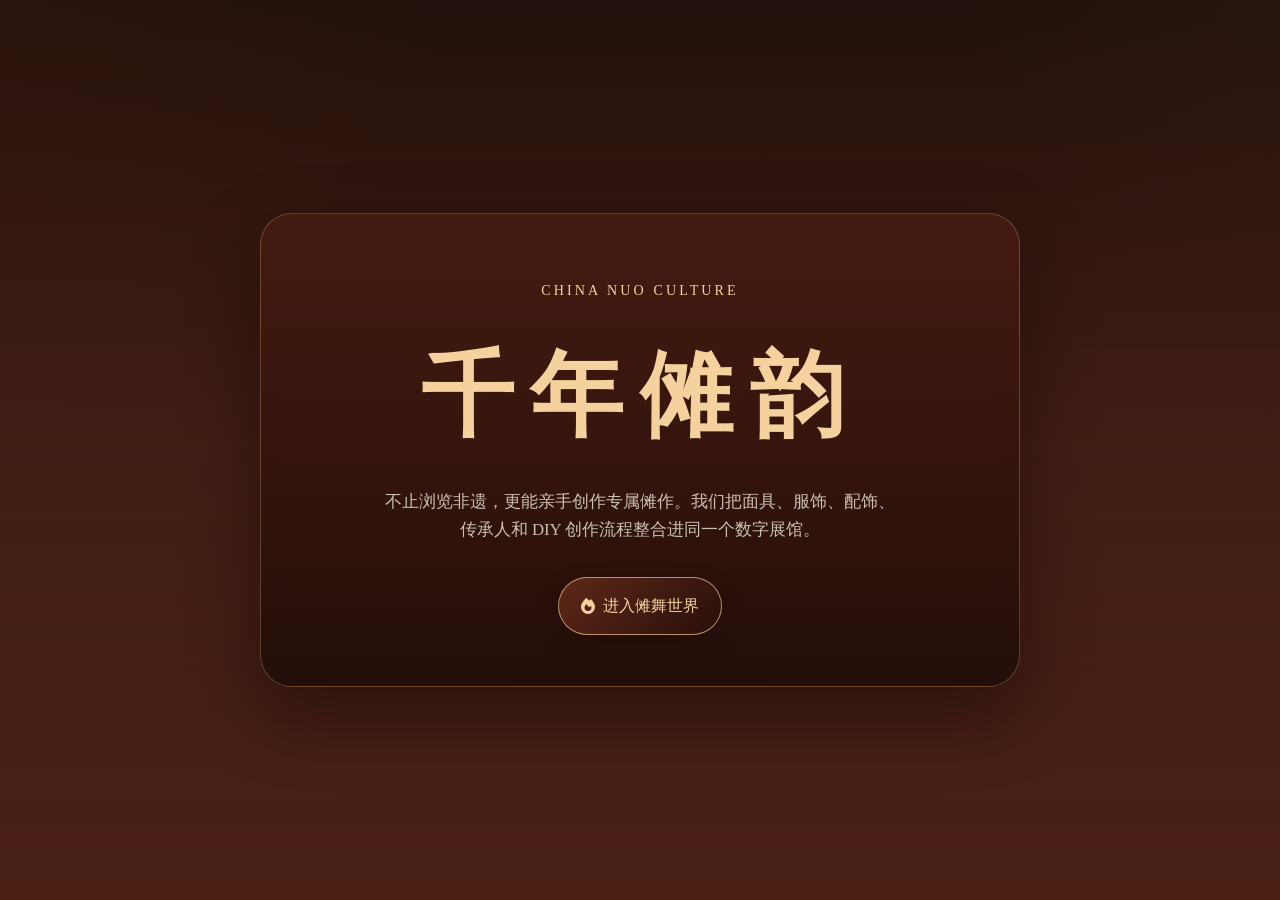
==== commit d8054605: "index.html" ====
--- a/index.html
+++ b/index.html
@@ -359,11 +359,11 @@
         ];
 
         const accessoryData = [
-            { title: "流苏耳饰", badge: "耳部配饰", img: "assets/accessories/earring.svg", summary: "用于强化角色侧脸线条和转头时的动态感，适合武将与灵官类形象。", featureTitle: "佩戴作用", feature: "耳饰会在动作中形成轻微摆动，让人物轮廓更鲜活，也更适合近景展示。", extraTitle: "替换建议", extra: "当前使用本地示意插画，后续可替换为 OSS 正式素材图。" },
-            { title: "傩冠头饰", badge: "头部配饰", img: "assets/accessories/headwear.svg", summary: "头饰承担身份识别和神性强化作用，是整套造型中最容易拉开等级差异的部分。", featureTitle: "视觉重点", feature: "头冠、羽片和珠饰的层次让角色从远景也能被快速识别。" },
-            { title: "绸缎腰带", badge: "腰部配饰", img: "assets/accessories/sash.svg", summary: "丝绸材质更容易在舞步中形成飘带效果，也能把服装层次串起来。", featureTitle: "动作表现", feature: "腰带在转身和抬手时形成弧线，强化“舞”的动势，而不只是服装补充。" },
-            { title: "铜铃挂件", badge: "声响配饰", img: "assets/accessories/bell.svg", summary: "兼具视觉和声音两种功能，是傩舞表演中很有仪式感的配饰类型。", featureTitle: "仪式意义", feature: "铜铃的声响常被用来烘托驱邪、巡场或神灵降临的氛围。" },
-            { title: "护腕绑饰", badge: "动作配饰", img: "assets/accessories/bracer.svg", summary: "强化手臂动作和武将气质，也能与武器或法器形成呼应。", featureTitle: "适配角色", feature: "更适合神将、武将或需要大幅度手势表达的表演段落。" }
+            { title: "流苏耳饰", badge: "耳部配饰", img: "https://hertige-nuowu.oss-cn-hangzhou.aliyuncs.com/ershi.jpg", summary: "用于强化角色侧脸线条和转头时的动态感，适合武将与灵官类形象。", featureTitle: "佩戴作用", feature: "耳饰会在动作中形成轻微摆动，让人物轮廓更鲜活，也更适合近景展示。", extraTitle: "替换建议", extra: "当前使用本地示意插画，后续可替换为 OSS 正式素材图。" },
+            { title: "傩冠头饰", badge: "头部配饰", img: "https://hertige-nuowu.oss-cn-hangzhou.aliyuncs.com/toushi.jpg", summary: "头饰承担身份识别和神性强化作用，是整套造型中最容易拉开等级差异的部分。", featureTitle: "视觉重点", feature: "头冠、羽片和珠饰的层次让角色从远景也能被快速识别。" },
+            { title: "绸缎腰带", badge: "腰部配饰", img: "https://hertige-nuowu.oss-cn-hangzhou.aliyuncs.com/yaodai.jpg", summary: "丝绸材质更容易在舞步中形成飘带效果，也能把服装层次串起来。", featureTitle: "动作表现", feature: "腰带在转身和抬手时形成弧线，强化“舞”的动势，而不只是服装补充。" },
+            { title: "铜铃挂件", badge: "声响配饰", img: "https://hertige-nuowu.oss-cn-hangzhou.aliyuncs.com/guajian.jpg", summary: "兼具视觉和声音两种功能，是傩舞表演中很有仪式感的配饰类型。", featureTitle: "仪式意义", feature: "铜铃的声响常被用来烘托驱邪、巡场或神灵降临的氛围。" },
+            { title: "护腕绑饰", badge: "动作配饰", img: "https://hertige-nuowu.oss-cn-hangzhou.aliyuncs.com/huwan.jpg", summary: "强化手臂动作和武将气质，也能与武器或法器形成呼应。", featureTitle: "适配角色", feature: "更适合神将、武将或需要大幅度手势表达的表演段落。" }
         ];
 
         const inheritorData = [
--- a/assets/common.css
+++ b/assets/common.css
@@ -0,0 +1,687 @@
+:root {
+    --bg-ink: #24100a;
+    --bg-deep: #34170e;
+    --bg-warm: #6f341f;
+    --bg-panel: rgba(67, 28, 18, 0.84);
+    --bg-panel-soft: rgba(88, 40, 26, 0.72);
+    --gold: #e6c088;
+    --gold-strong: #f5d29d;
+    --cream: #f8f0e3;
+    --cream-soft: rgba(248, 240, 227, 0.78);
+    --line: rgba(230, 192, 136, 0.28);
+    --line-strong: rgba(230, 192, 136, 0.6);
+    --shadow-lg: 0 20px 60px rgba(24, 8, 4, 0.45);
+    --shadow-md: 0 14px 32px rgba(27, 10, 5, 0.32);
+    --radius-xl: 28px;
+    --radius-lg: 20px;
+    --radius-md: 14px;
+    --radius-sm: 10px;
+    --content-width: min(1280px, 92vw);
+    --header-height: 88px;
+}
+
+* {
+    box-sizing: border-box;
+}
+
+html {
+    scroll-behavior: smooth;
+}
+
+body {
+    margin: 0;
+    color: var(--cream);
+    font-family: "Source Han Serif SC", "Noto Serif SC", "Microsoft YaHei", serif;
+    background:
+        radial-gradient(circle at top left, rgba(196, 101, 52, 0.18), transparent 28%),
+        radial-gradient(circle at top right, rgba(230, 192, 136, 0.1), transparent 20%),
+        linear-gradient(180deg, rgba(36, 16, 10, 0.95), rgba(92, 40, 24, 0.9), rgba(72, 31, 20, 0.95)),
+        url("https://hertige-nuowu.oss-cn-hangzhou.aliyuncs.com/splash-bg.jpg") center/cover fixed;
+    min-height: 100vh;
+    line-height: 1.7;
+}
+
+body::before {
+    content: "";
+    position: fixed;
+    inset: 0;
+    pointer-events: none;
+    background:
+        radial-gradient(circle at 20% 20%, rgba(255, 255, 255, 0.04), transparent 0 16%),
+        radial-gradient(circle at 80% 28%, rgba(230, 192, 136, 0.06), transparent 0 12%),
+        radial-gradient(circle at 60% 84%, rgba(255, 255, 255, 0.03), transparent 0 10%);
+    z-index: -1;
+}
+
+a {
+    color: inherit;
+    text-decoration: none;
+}
+
+img {
+    display: block;
+    max-width: 100%;
+}
+
+button,
+input,
+textarea,
+select {
+    font: inherit;
+}
+
+button {
+    border: none;
+}
+
+.page-shell {
+    min-height: 100vh;
+    display: flex;
+    flex-direction: column;
+}
+
+.site-header {
+    position: sticky;
+    top: 0;
+    z-index: 100;
+    background: rgba(36, 16, 10, 0.92);
+    backdrop-filter: blur(14px);
+    border-bottom: 1px solid var(--line);
+    box-shadow: 0 10px 30px rgba(20, 8, 4, 0.22);
+}
+
+.nav-bar {
+    width: var(--content-width);
+    margin: 0 auto;
+    min-height: var(--header-height);
+    display: flex;
+    align-items: center;
+    justify-content: space-between;
+    gap: 1.25rem;
+}
+
+.brand {
+    display: inline-flex;
+    align-items: center;
+    gap: 0.9rem;
+    flex-shrink: 0;
+}
+
+.brand-mark {
+    width: 44px;
+    height: 44px;
+    border-radius: 14px;
+    display: inline-flex;
+    align-items: center;
+    justify-content: center;
+    background: linear-gradient(145deg, rgba(230, 192, 136, 0.95), rgba(195, 133, 74, 0.95));
+    color: var(--bg-ink);
+    font-size: 1.35rem;
+    font-weight: 700;
+    box-shadow: inset 0 1px 0 rgba(255, 255, 255, 0.28), 0 10px 24px rgba(0, 0, 0, 0.22);
+}
+
+.brand-text {
+    display: flex;
+    flex-direction: column;
+    gap: 0.08rem;
+}
+
+.brand-title {
+    font-size: 1.5rem;
+    font-weight: 700;
+    letter-spacing: 0.12em;
+    color: var(--gold-strong);
+}
+
+.brand-note {
+    font-size: 0.78rem;
+    color: var(--cream-soft);
+    letter-spacing: 0.24em;
+    text-transform: uppercase;
+}
+
+.primary-nav {
+    display: flex;
+    align-items: center;
+    justify-content: center;
+    gap: 0.4rem;
+    flex: 1;
+    flex-wrap: wrap;
+}
+
+.primary-nav a {
+    padding: 0.7rem 0.95rem;
+    border-radius: 999px;
+    color: var(--cream-soft);
+    transition: 0.25s ease;
+}
+
+.primary-nav a:hover,
+.primary-nav a.active {
+    color: var(--gold-strong);
+    background: rgba(230, 192, 136, 0.1);
+}
+
+.user-actions {
+    display: flex;
+    align-items: center;
+    gap: 0.75rem;
+    flex-shrink: 0;
+}
+
+.user-pill,
+.logout-link {
+    display: inline-flex;
+    align-items: center;
+    justify-content: center;
+    gap: 0.45rem;
+    padding: 0.75rem 1rem;
+    border-radius: 999px;
+    border: 1px solid var(--line);
+    background: rgba(107, 53, 32, 0.35);
+    color: var(--cream);
+    transition: 0.25s ease;
+}
+
+.user-pill:hover,
+.logout-link:hover {
+    background: rgba(230, 192, 136, 0.16);
+    color: var(--gold-strong);
+}
+
+.logout-link {
+    cursor: pointer;
+}
+
+.sub-nav {
+    border-top: 1px solid rgba(230, 192, 136, 0.12);
+    background: rgba(51, 21, 12, 0.76);
+}
+
+.sub-nav-inner {
+    width: var(--content-width);
+    margin: 0 auto;
+    display: flex;
+    align-items: center;
+    justify-content: center;
+    gap: 1rem;
+    padding: 0.9rem 0 1rem;
+    flex-wrap: wrap;
+}
+
+.sub-nav-inner a {
+    color: var(--cream-soft);
+    padding: 0.3rem 0.5rem;
+    transition: 0.25s ease;
+}
+
+.sub-nav-inner a:hover {
+    color: var(--gold-strong);
+}
+
+.page-main {
+    width: var(--content-width);
+    margin: 0 auto;
+    flex: 1;
+}
+
+.page-intro {
+    padding: 4rem 0 2.25rem;
+    display: grid;
+    gap: 1.25rem;
+}
+
+.eyebrow {
+    font-size: 0.88rem;
+    letter-spacing: 0.22em;
+    text-transform: uppercase;
+    color: var(--gold-strong);
+}
+
+.page-intro h1,
+.hero-title,
+.section-title {
+    margin: 0;
+    line-height: 1.15;
+}
+
+.page-intro h1,
+.hero-title {
+    font-size: clamp(2.2rem, 5vw, 4.4rem);
+    color: var(--gold-strong);
+}
+
+.page-intro p,
+.hero-copy,
+.section-desc,
+.card-desc,
+.muted-text {
+    color: var(--cream-soft);
+}
+
+.section-block {
+    padding: 4rem 0;
+}
+
+.section-block[id] {
+    scroll-margin-top: 170px;
+}
+
+.section-head {
+    display: grid;
+    gap: 0.8rem;
+    margin-bottom: 1.9rem;
+}
+
+.section-title {
+    font-size: clamp(1.8rem, 4vw, 3rem);
+    color: var(--gold-strong);
+}
+
+.section-desc {
+    max-width: 780px;
+    font-size: 1.02rem;
+}
+
+.btn-row {
+    display: flex;
+    flex-wrap: wrap;
+    gap: 0.9rem;
+}
+
+.btn,
+.btn-secondary,
+.btn-text {
+    display: inline-flex;
+    align-items: center;
+    justify-content: center;
+    gap: 0.5rem;
+    min-height: 48px;
+    padding: 0.9rem 1.35rem;
+    border-radius: 999px;
+    cursor: pointer;
+    transition: 0.25s ease;
+}
+
+.btn {
+    background: linear-gradient(135deg, rgba(98, 42, 26, 0.95), rgba(41, 16, 10, 0.96));
+    color: var(--gold-strong);
+    border: 1px solid rgba(230, 192, 136, 0.72);
+    box-shadow: 0 10px 24px rgba(25, 10, 5, 0.28);
+}
+
+.btn:hover {
+    transform: translateY(-2px);
+    background: linear-gradient(135deg, rgba(133, 61, 36, 0.98), rgba(51, 21, 12, 0.98));
+}
+
+.btn-secondary {
+    background: rgba(230, 192, 136, 0.08);
+    color: var(--cream);
+    border: 1px solid var(--line);
+}
+
+.btn-secondary:hover {
+    transform: translateY(-2px);
+    background: rgba(230, 192, 136, 0.14);
+}
+
+.btn-text {
+    background: transparent;
+    color: var(--gold);
+    padding-inline: 0.4rem;
+    min-height: auto;
+}
+
+.panel,
+.hero-panel,
+.card,
+.modal-panel {
+    background: linear-gradient(180deg, rgba(89, 38, 24, 0.84), rgba(46, 18, 10, 0.94));
+    border: 1px solid var(--line);
+    box-shadow: var(--shadow-md);
+}
+
+.panel,
+.hero-panel {
+    border-radius: var(--radius-xl);
+}
+
+.panel {
+    padding: 1.5rem;
+}
+
+.hero-panel {
+    overflow: hidden;
+}
+
+.status-list,
+.metric-row,
+.chip-row,
+.tag-list {
+    display: flex;
+    flex-wrap: wrap;
+    gap: 0.75rem;
+}
+
+.chip,
+.badge {
+    display: inline-flex;
+    align-items: center;
+    gap: 0.35rem;
+    padding: 0.42rem 0.8rem;
+    border-radius: 999px;
+    background: rgba(230, 192, 136, 0.08);
+    border: 1px solid rgba(230, 192, 136, 0.18);
+    color: var(--gold-strong);
+    font-size: 0.92rem;
+}
+
+.metric {
+    min-width: 150px;
+    padding: 1rem 1.1rem;
+    border-radius: var(--radius-md);
+    background: rgba(230, 192, 136, 0.08);
+    border: 1px solid rgba(230, 192, 136, 0.14);
+}
+
+.metric-value {
+    display: block;
+    font-size: 1.8rem;
+    color: var(--gold-strong);
+    font-weight: 700;
+    line-height: 1.1;
+}
+
+.metric-label {
+    font-size: 0.95rem;
+    color: var(--cream-soft);
+}
+
+.grid {
+    display: grid;
+    gap: 1.3rem;
+}
+
+.card-grid {
+    grid-template-columns: repeat(auto-fit, minmax(250px, 1fr));
+}
+
+.card {
+    border-radius: var(--radius-lg);
+    overflow: hidden;
+    display: flex;
+    flex-direction: column;
+    transition: 0.28s ease;
+}
+
+.card:hover {
+    transform: translateY(-8px);
+    box-shadow: var(--shadow-lg);
+    border-color: var(--line-strong);
+}
+
+.card-media {
+    position: relative;
+    aspect-ratio: 4 / 5;
+    overflow: hidden;
+}
+
+.card-media img {
+    width: 100%;
+    height: 100%;
+    object-fit: cover;
+    transition: transform 0.35s ease;
+}
+
+.card:hover .card-media img {
+    transform: scale(1.04);
+}
+
+.card-body {
+    display: grid;
+    gap: 0.8rem;
+    padding: 1.2rem 1.2rem 1.35rem;
+    flex: 1;
+}
+
+.card-title {
+    margin: 0;
+    font-size: 1.2rem;
+    color: var(--gold-strong);
+}
+
+.card-desc {
+    margin: 0;
+    font-size: 0.96rem;
+}
+
+.meta-line {
+    display: flex;
+    flex-wrap: wrap;
+    gap: 0.6rem;
+    align-items: center;
+    color: var(--cream-soft);
+    font-size: 0.92rem;
+}
+
+.work-actions {
+    display: flex;
+    flex-wrap: wrap;
+    gap: 0.65rem;
+}
+
+.work-actions .btn,
+.work-actions .btn-secondary {
+    flex: 1 1 140px;
+}
+
+.field-group {
+    display: grid;
+    gap: 0.55rem;
+}
+
+.field-label {
+    color: var(--gold-strong);
+    font-size: 0.95rem;
+}
+
+.field-input,
+.field-select,
+.field-textarea {
+    width: 100%;
+    border-radius: var(--radius-md);
+    border: 1px solid rgba(230, 192, 136, 0.22);
+    background: rgba(26, 10, 6, 0.5);
+    color: var(--cream);
+    padding: 0.95rem 1rem;
+    outline: none;
+    transition: 0.25s ease;
+}
+
+.field-input:focus,
+.field-select:focus,
+.field-textarea:focus {
+    border-color: rgba(230, 192, 136, 0.65);
+    box-shadow: 0 0 0 4px rgba(230, 192, 136, 0.12);
+    background: rgba(26, 10, 6, 0.72);
+}
+
+.field-textarea {
+    min-height: 140px;
+    resize: vertical;
+}
+
+.field-note {
+    font-size: 0.88rem;
+    color: rgba(248, 240, 227, 0.65);
+}
+
+.two-col {
+    display: grid;
+    gap: 1.5rem;
+    grid-template-columns: minmax(0, 1.3fr) minmax(320px, 0.9fr);
+}
+
+.hero-grid {
+    display: grid;
+    grid-template-columns: minmax(0, 1.2fr) minmax(320px, 0.8fr);
+    gap: 1.5rem;
+}
+
+.empty-state {
+    padding: 3rem 1.5rem;
+    text-align: center;
+    border-radius: var(--radius-lg);
+    border: 1px dashed rgba(230, 192, 136, 0.28);
+    background: rgba(230, 192, 136, 0.04);
+}
+
+.notice {
+    border-radius: var(--radius-lg);
+    padding: 1.1rem 1.2rem;
+    background: rgba(230, 192, 136, 0.08);
+    border: 1px solid rgba(230, 192, 136, 0.18);
+}
+
+.notice strong {
+    color: var(--gold-strong);
+}
+
+.modal {
+    position: fixed;
+    inset: 0;
+    display: none;
+    align-items: center;
+    justify-content: center;
+    padding: 1.4rem;
+    background: rgba(14, 5, 3, 0.72);
+    z-index: 200;
+}
+
+.modal.is-open {
+    display: flex;
+}
+
+.modal-panel {
+    width: min(960px, 100%);
+    max-height: min(88vh, 980px);
+    border-radius: var(--radius-xl);
+    overflow: auto;
+    position: relative;
+}
+
+.modal-close {
+    position: absolute;
+    top: 1rem;
+    right: 1rem;
+    width: 42px;
+    height: 42px;
+    border-radius: 50%;
+    cursor: pointer;
+    background: rgba(26, 10, 6, 0.72);
+    color: var(--gold-strong);
+    border: 1px solid rgba(230, 192, 136, 0.35);
+    z-index: 2;
+}
+
+.modal-layout {
+    display: grid;
+    grid-template-columns: minmax(0, 380px) minmax(0, 1fr);
+    gap: 1.5rem;
+    padding: 1.5rem;
+}
+
+.modal-media {
+    border-radius: var(--radius-lg);
+    overflow: hidden;
+    background: rgba(26, 10, 6, 0.54);
+    min-height: 320px;
+}
+
+.modal-media img {
+    width: 100%;
+    height: 100%;
+    object-fit: cover;
+}
+
+.modal-body {
+    display: grid;
+    gap: 1rem;
+    align-content: start;
+}
+
+.modal-title {
+    margin: 0;
+    font-size: 2rem;
+    color: var(--gold-strong);
+}
+
+.modal-card {
+    padding: 1rem 1.1rem;
+    border-radius: var(--radius-md);
+    background: rgba(230, 192, 136, 0.08);
+    border-left: 3px solid var(--gold);
+}
+
+.site-footer {
+    width: var(--content-width);
+    margin: 4rem auto 0;
+    padding: 2rem 0 3rem;
+    border-top: 1px solid var(--line);
+    color: rgba(248, 240, 227, 0.58);
+}
+
+.hidden {
+    display: none !important;
+}
+
+@media (max-width: 1080px) {
+    .hero-grid,
+    .two-col,
+    .modal-layout {
+        grid-template-columns: 1fr;
+    }
+}
+
+@media (max-width: 860px) {
+    .nav-bar {
+        min-height: auto;
+        padding: 1rem 0;
+        flex-direction: column;
+        align-items: stretch;
+    }
+
+    .brand {
+        justify-content: center;
+    }
+
+    .user-actions {
+        justify-content: center;
+        flex-wrap: wrap;
+    }
+}
+
+@media (max-width: 720px) {
+    .page-intro {
+        padding-top: 2.5rem;
+    }
+
+    .panel,
+    .hero-panel {
+        border-radius: 22px;
+    }
+
+    .card-body,
+    .modal-layout {
+        padding: 1rem;
+    }
+
+    .sub-nav-inner {
+        justify-content: flex-start;
+        overflow-x: auto;
+        flex-wrap: nowrap;
+        padding-bottom: 1rem;
+    }
+}
